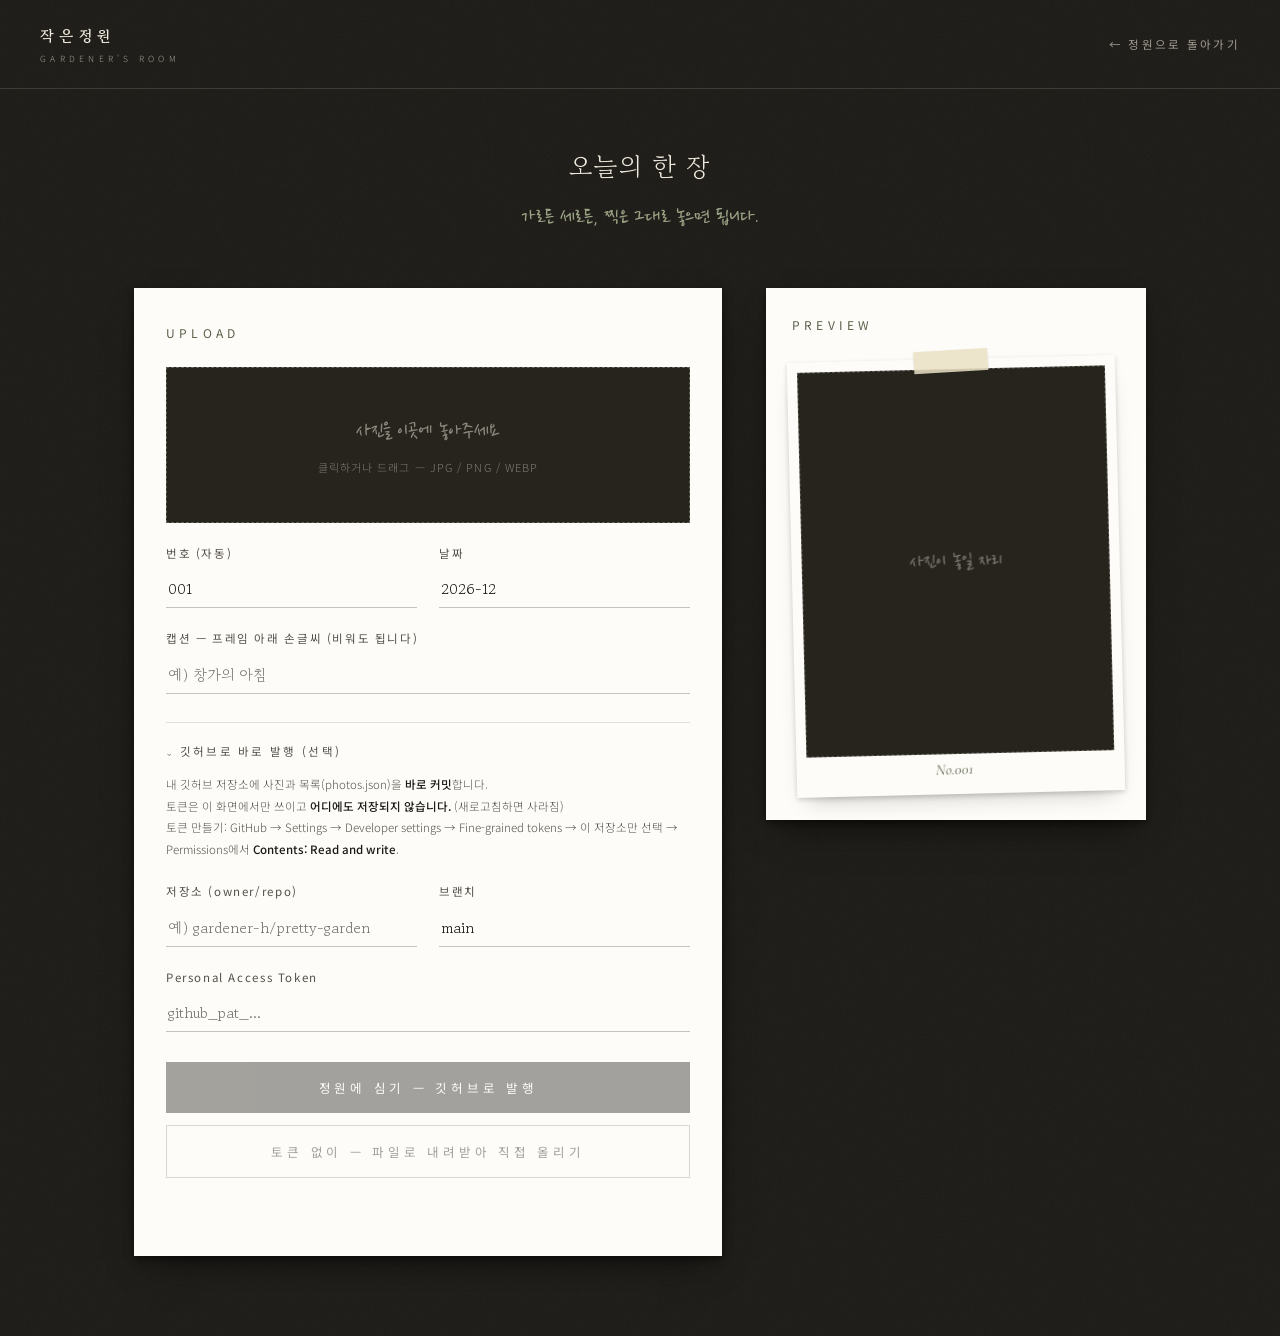
==== admin.html @ e7550888 "Add files via upload" ====
<!DOCTYPE html>
<html lang="ko">
<head>
<meta charset="UTF-8">
<meta name="viewport" content="width=device-width, initial-scale=1.0">
<title>작은정원 — 가드너의 방 (Admin)</title>
<link rel="preconnect" href="https://fonts.googleapis.com">
<link rel="preconnect" href="https://fonts.gstatic.com" crossorigin>
<link href="https://fonts.googleapis.com/css2?family=Gowun+Batang:wght@400;700&family=Nanum+Pen+Script&family=Noto+Sans+KR:wght@300;400;500&family=Cormorant+Garamond:ital@0;1&display=swap" rel="stylesheet">
<style>
  :root{
    --board:#1c1a16;--board-deep:#26241d;--ink:#1c1a16;--ink-soft:#55514a;
    --ivory:#efeadd;--ivory-soft:rgba(239,234,221,.62);
    --moss:#5a614a;--moss-lt:#9aa284;--paper:#fdfcf8;
    --serif:'Gowun Batang',serif;--sans:'Noto Sans KR',sans-serif;--pen:'Nanum Pen Script',cursive;
  }
  *{margin:0;padding:0;box-sizing:border-box;}
  body{
    background:var(--board);color:var(--ivory);
    font-family:var(--serif);line-height:1.8;-webkit-font-smoothing:antialiased;
    background-image:url("data:image/svg+xml,%3Csvg xmlns='http://www.w3.org/2000/svg' width='300' height='300'%3E%3Cfilter id='n'%3E%3CfeTurbulence type='fractalNoise' baseFrequency='0.9' numOctaves='2' stitchTiles='stitch'/%3E%3C/filter%3E%3Crect width='300' height='300' filter='url(%23n)' opacity='0.05'/%3E%3C/svg%3E");
  }
  a{color:inherit;}
  .top{
    display:flex;justify-content:space-between;align-items:center;
    padding:22px 40px;border-bottom:1px solid rgba(239,234,221,.14);
  }
  .logo{font-size:15px;letter-spacing:.35em;font-weight:700;color:var(--ivory);}
  .logo span{display:block;font-family:var(--sans);font-weight:300;font-size:8.5px;letter-spacing:.5em;color:var(--ivory-soft);margin-top:2px;}
  .top a{font-family:var(--sans);font-size:11.5px;letter-spacing:.2em;color:var(--ivory-soft);text-decoration:none;}
  .top a:hover{color:var(--ivory);}

  .head{text-align:center;padding:54px 20px 10px;}
  .head h1{font-size:26px;font-weight:400;letter-spacing:.04em;color:var(--ivory);}
  .head .pen{font-family:var(--pen);font-size:22px;color:var(--moss-lt);margin-top:8px;}

  .grid{
    max-width:1060px;margin:40px auto 80px;padding:0 24px;
    display:grid;grid-template-columns:1fr 380px;gap:44px;align-items:start;
  }
  @media(max-width:900px){.grid{grid-template-columns:1fr;}}

  .card{
    background:var(--paper);padding:34px 32px;color:var(--ink);
    box-shadow:0 3px 8px rgba(0,0,0,.5), 0 18px 34px -14px rgba(0,0,0,.6);
  }
  .card h2{
    font-family:var(--sans);font-weight:400;font-size:12px;letter-spacing:.35em;
    color:var(--moss);margin-bottom:24px;
  }
  label{
    display:block;font-family:var(--sans);font-weight:400;font-size:11.5px;
    letter-spacing:.14em;color:var(--ink-soft);margin:20px 0 7px;
  }
  input[type=text],input[type=password]{
    width:100%;border:none;border-bottom:1px solid rgba(28,26,22,.25);
    background:transparent;padding:8px 2px;font-family:var(--serif);font-size:15px;color:var(--ink);
    outline:none;transition:border-color .3s;
  }
  input:focus{border-color:var(--moss);}
  .drop{
    margin-top:8px;border:1.5px dashed rgba(239,234,221,.3);
    background:var(--board-deep);
    padding:44px 20px;text-align:center;cursor:pointer;
    transition:border-color .3s, background .3s;
  }
  .drop:hover,.drop.over{border-color:var(--moss-lt);background:#2c2a22;}
  .drop .pen{font-family:var(--pen);font-size:22px;color:rgba(239,234,221,.5);}
  .drop .hint{font-family:var(--sans);font-weight:300;font-size:11px;letter-spacing:.1em;color:rgba(239,234,221,.45);margin-top:6px;}
  .drop input{display:none;}

  .row{display:grid;grid-template-columns:1fr 1fr;gap:22px;}

  .btn{
    display:inline-block;width:100%;margin-top:30px;
    font-family:var(--sans);font-weight:400;font-size:12.5px;letter-spacing:.3em;
    background:var(--ink);color:var(--paper);border:none;cursor:pointer;
    padding:16px 0;text-align:center;transition:background .3s;
  }
  .btn:hover{background:var(--moss);}
  .btn.ghost{background:transparent;color:var(--ink);border:1px solid rgba(28,26,22,.4);margin-top:12px;}
  .btn.ghost:hover{border-color:var(--moss);color:var(--moss);background:transparent;}
  .btn:disabled{opacity:.4;cursor:not-allowed;}

  details{margin-top:28px;border-top:1px solid rgba(28,26,22,.12);padding-top:18px;}
  summary{
    font-family:var(--sans);font-size:11.5px;letter-spacing:.2em;color:var(--ink-soft);
    cursor:pointer;list-style:none;
  }
  summary::before{content:'⌄ ';color:var(--moss);}
  .note{
    font-family:var(--sans);font-weight:300;font-size:11.5px;line-height:1.9;
    color:var(--ink-soft);margin-top:12px;
  }
  .note b{font-weight:500;color:var(--ink);}

  .log{
    margin-top:22px;font-family:var(--sans);font-weight:300;font-size:11.5px;
    line-height:2;color:var(--ink-soft);white-space:pre-line;min-height:22px;
  }
  .log.ok{color:var(--moss);}
  .log.err{color:#8a4b3a;}

  /* 미리보기 폴라로이드 */
  .preview-wrap{position:sticky;top:30px;}
  .pol{
    background:var(--paper);padding:10px 10px 40px;position:relative;
    box-shadow:0 2px 5px rgba(28,26,22,.18), 0 12px 22px -12px rgba(28,26,22,.28);
    transform:rotate(-1.4deg);transition:transform .4s;
  }
  .pol:hover{transform:rotate(0);}
  .pol::before{
    content:'';position:absolute;top:-9px;left:50%;width:74px;height:22px;
    transform:translateX(-50%) rotate(-2deg);
    background:rgba(233,224,196,.85);box-shadow:0 1px 2px rgba(28,26,22,.12);z-index:3;
  }
  .pol img{width:100%;height:auto;display:block;}
  .pol .slot{
    aspect-ratio:4/5;border:1.5px dashed rgba(239,234,221,.28);background:var(--board-deep);
    display:flex;align-items:center;justify-content:center;text-align:center;
  }
  .pol .slot span{font-family:var(--pen);font-size:21px;color:rgba(239,234,221,.42);}
  .pol .cap{
    position:absolute;left:0;right:0;bottom:8px;text-align:center;
    font-family:var(--pen);font-size:19px;color:var(--ink-soft);transform:rotate(-.5deg);
  }
  .pol .cap .no{color:var(--moss);margin-right:8px;font-size:15px;font-family:'Cormorant Garamond',serif;font-style:italic;}
</style>
</head>
<body>

<div class="top">
  <div class="logo">작은정원<span>GARDENER'S ROOM</span></div>
  <a href="index.html">← 정원으로 돌아가기</a>
</div>

<div class="head">
  <h1>오늘의 한 장</h1>
  <div class="pen">가로든 세로든, 찍은 그대로 놓으면 됩니다.</div>
</div>

<div class="grid">
  <!-- ===== 왼쪽: 업로드 폼 ===== -->
  <div class="card">
    <h2>UPLOAD</h2>

    <div class="drop" id="drop">
      <div class="pen">사진을 이곳에 놓아주세요</div>
      <div class="hint">클릭하거나 드래그 — JPG / PNG / WEBP</div>
      <input type="file" id="file" accept="image/*">
    </div>

    <div class="row">
      <div>
        <label>번호 (자동)</label>
        <input type="text" id="no" placeholder="001">
      </div>
      <div>
        <label>날짜</label>
        <input type="text" id="date" placeholder="2026-07">
      </div>
    </div>

    <label>캡션 — 프레임 아래 손글씨 (비워도 됩니다)</label>
    <input type="text" id="cap" placeholder="예) 창가의 아침">

    <details open>
      <summary>깃허브로 바로 발행 (선택)</summary>
      <div class="note">
        내 깃허브 저장소에 사진과 목록(photos.json)을 <b>바로 커밋</b>합니다.<br>
        토큰은 이 화면에서만 쓰이고 <b>어디에도 저장되지 않습니다.</b> (새로고침하면 사라짐)<br>
        토큰 만들기: GitHub → Settings → Developer settings → Fine-grained tokens →
        이 저장소만 선택 → Permissions에서 <b>Contents: Read and write</b>.
      </div>
      <div class="row">
        <div>
          <label>저장소 (owner/repo)</label>
          <input type="text" id="repo" placeholder="예) gardener-h/pretty-garden">
        </div>
        <div>
          <label>브랜치</label>
          <input type="text" id="branch" value="main">
        </div>
      </div>
      <label>Personal Access Token</label>
      <input type="password" id="token" placeholder="github_pat_...">
      <button class="btn" id="publish" disabled>정원에 심기 — 깃허브로 발행</button>
    </details>

    <button class="btn ghost" id="download" disabled>토큰 없이 — 파일로 내려받아 직접 올리기</button>
    <div class="log" id="log"></div>
  </div>

  <!-- ===== 오른쪽: 미리보기 ===== -->
  <div class="preview-wrap">
    <div class="card" style="padding:26px;">
      <h2>PREVIEW</h2>
      <figure class="pol" id="prevPol">
        <div class="slot" id="prevSlot"><span>사진이 놓일 자리</span></div>
        <figcaption class="cap"><span class="no" id="prevNo">No.001</span><span id="prevCap">&nbsp;</span></figcaption>
      </figure>
    </div>
  </div>
</div>

<script>
(() => {
  const $ = (id) => document.getElementById(id);
  const drop = $('drop'), fileInput = $('file'), log = $('log');
  let picked = null;        // {file, dataUrl, ext}
  let currentJson = { photos: [] };

  // ---------- 기존 photos.json 불러와 다음 번호 계산 ----------
  fetch('photos.json', { cache: 'no-store' })
    .then((r) => (r.ok ? r.json() : { photos: [] }))
    .catch(() => ({ photos: [] }))
    .then((data) => {
      currentJson = data.photos ? data : { photos: [] };
      const next = String(currentJson.photos.length + 1).padStart(3, '0');
      $('no').value = next;
      $('prevNo').textContent = 'No.' + next;
    });

  const today = new Date();
  $('date').value = today.getFullYear() + '-' + String(today.getMonth() + 1).padStart(2, '0');

  // ---------- 파일 선택 / 드래그 ----------
  drop.addEventListener('click', () => fileInput.click());
  drop.addEventListener('dragover', (e) => { e.preventDefault(); drop.classList.add('over'); });
  drop.addEventListener('dragleave', () => drop.classList.remove('over'));
  drop.addEventListener('drop', (e) => {
    e.preventDefault(); drop.classList.remove('over');
    if (e.dataTransfer.files[0]) handleFile(e.dataTransfer.files[0]);
  });
  fileInput.addEventListener('change', () => { if (fileInput.files[0]) handleFile(fileInput.files[0]); });

  function handleFile(file) {
    if (!file.type.startsWith('image/')) { say('이미지 파일만 놓을 수 있어요.', 'err'); return; }
    const reader = new FileReader();
    reader.onload = () => {
      picked = { file, dataUrl: reader.result, ext: (file.name.split('.').pop() || 'jpg').toLowerCase() };
      const slot = $('prevSlot');
      slot.outerHTML = '<img id="prevSlot" src="' + reader.result + '" alt="preview">';
      $('publish').disabled = false;
      $('download').disabled = false;
      say('사진이 준비되었습니다. 캡션을 쓰고 심어주세요.');
    };
    reader.readAsDataURL(file);
  }

  // ---------- 미리보기 갱신 ----------
  $('cap').addEventListener('input', () => { $('prevCap').textContent = $('cap').value || ' '; });
  $('no').addEventListener('input', () => { $('prevNo').textContent = 'No.' + ($('no').value || '···'); });

  function newEntry() {
    const no = $('no').value.trim() || '001';
    return {
      src: 'photos/no' + no + '.' + picked.ext,
      no,
      cap: $('cap').value.trim(),
      date: $('date').value.trim(),
    };
  }

  function say(msg, cls) { log.textContent = msg; log.className = 'log ' + (cls || ''); }

  // ---------- 방식 A: 깃허브 API로 바로 발행 ----------
  $('publish').addEventListener('click', async () => {
    if (!picked) return;
    const repo = $('repo').value.trim(), branch = $('branch').value.trim() || 'main', token = $('token').value.trim();
    if (!repo.includes('/') || !token) { say('저장소(owner/repo)와 토큰을 확인해주세요.', 'err'); return; }
    const entry = newEntry();
    const api = 'https://api.github.com/repos/' + repo + '/contents/';
    const headers = {
      'Authorization': 'Bearer ' + token,
      'Accept': 'application/vnd.github+json',
      'Content-Type': 'application/json',
    };
    try {
      say('심는 중… (1/2 사진 업로드)');
      // 1) 사진 업로드
      const b64 = picked.dataUrl.split(',')[1];
      let res = await fetch(api + entry.src, {
        method: 'PUT', headers,
        body: JSON.stringify({ message: '🌱 ' + (entry.cap || entry.src), content: b64, branch }),
      });
      if (!res.ok && res.status !== 422) throw new Error('사진 업로드 실패 (' + res.status + ')');

      say('심는 중… (2/2 목록 갱신)');
      // 2) photos.json 갱신 (원격 최신본 기준)
      const getRes = await fetch(api + 'photos.json?ref=' + branch, { headers });
      let sha, remote = { photos: [] };
      if (getRes.ok) {
        const j = await getRes.json();
        sha = j.sha;
        try { remote = JSON.parse(decodeURIComponent(escape(atob(j.content.replace(/\n/g, ''))))); } catch (e) {}
      }
      remote.photos = remote.photos || [];
      remote.photos.push(entry);
      const newContent = btoa(unescape(encodeURIComponent(JSON.stringify(remote, null, 2))));
      res = await fetch(api + 'photos.json', {
        method: 'PUT', headers,
        body: JSON.stringify({ message: '🌱 photos.json — No.' + entry.no, content: newContent, sha, branch }),
      });
      if (!res.ok) throw new Error('photos.json 갱신 실패 (' + res.status + ')');

      say('심었습니다. 잠시 후 정원에 새 폴라로이드가 걸립니다. (Pages 반영까지 1–2분)', 'ok');
      $('publish').disabled = true;
    } catch (err) {
      say('실패: ' + err.message + '\n토큰 권한(Contents: Read and write)과 저장소 이름을 확인해주세요.', 'err');
    }
  });

  // ---------- 방식 B: 파일로 내려받아 직접 커밋 ----------
  $('download').addEventListener('click', () => {
    if (!picked) return;
    const entry = newEntry();
    // 1) 이름 바꾼 사진 내려받기
    const a1 = document.createElement('a');
    a1.href = picked.dataUrl;
    a1.download = 'no' + entry.no + '.' + picked.ext;
    a1.click();
    // 2) 갱신된 photos.json 내려받기
    const updated = { photos: [...(currentJson.photos || []), entry] };
    const blob = new Blob([JSON.stringify(updated, null, 2)], { type: 'application/json' });
    const a2 = document.createElement('a');
    a2.href = URL.createObjectURL(blob);
    a2.download = 'photos.json';
    setTimeout(() => a2.click(), 400);
    say('두 파일을 내려받았습니다.\n① 사진 → 저장소의 photos/ 폴더에 업로드\n② photos.json → 저장소 루트에 덮어쓰기', 'ok');
  });
})();
</script>
</body>
</html>
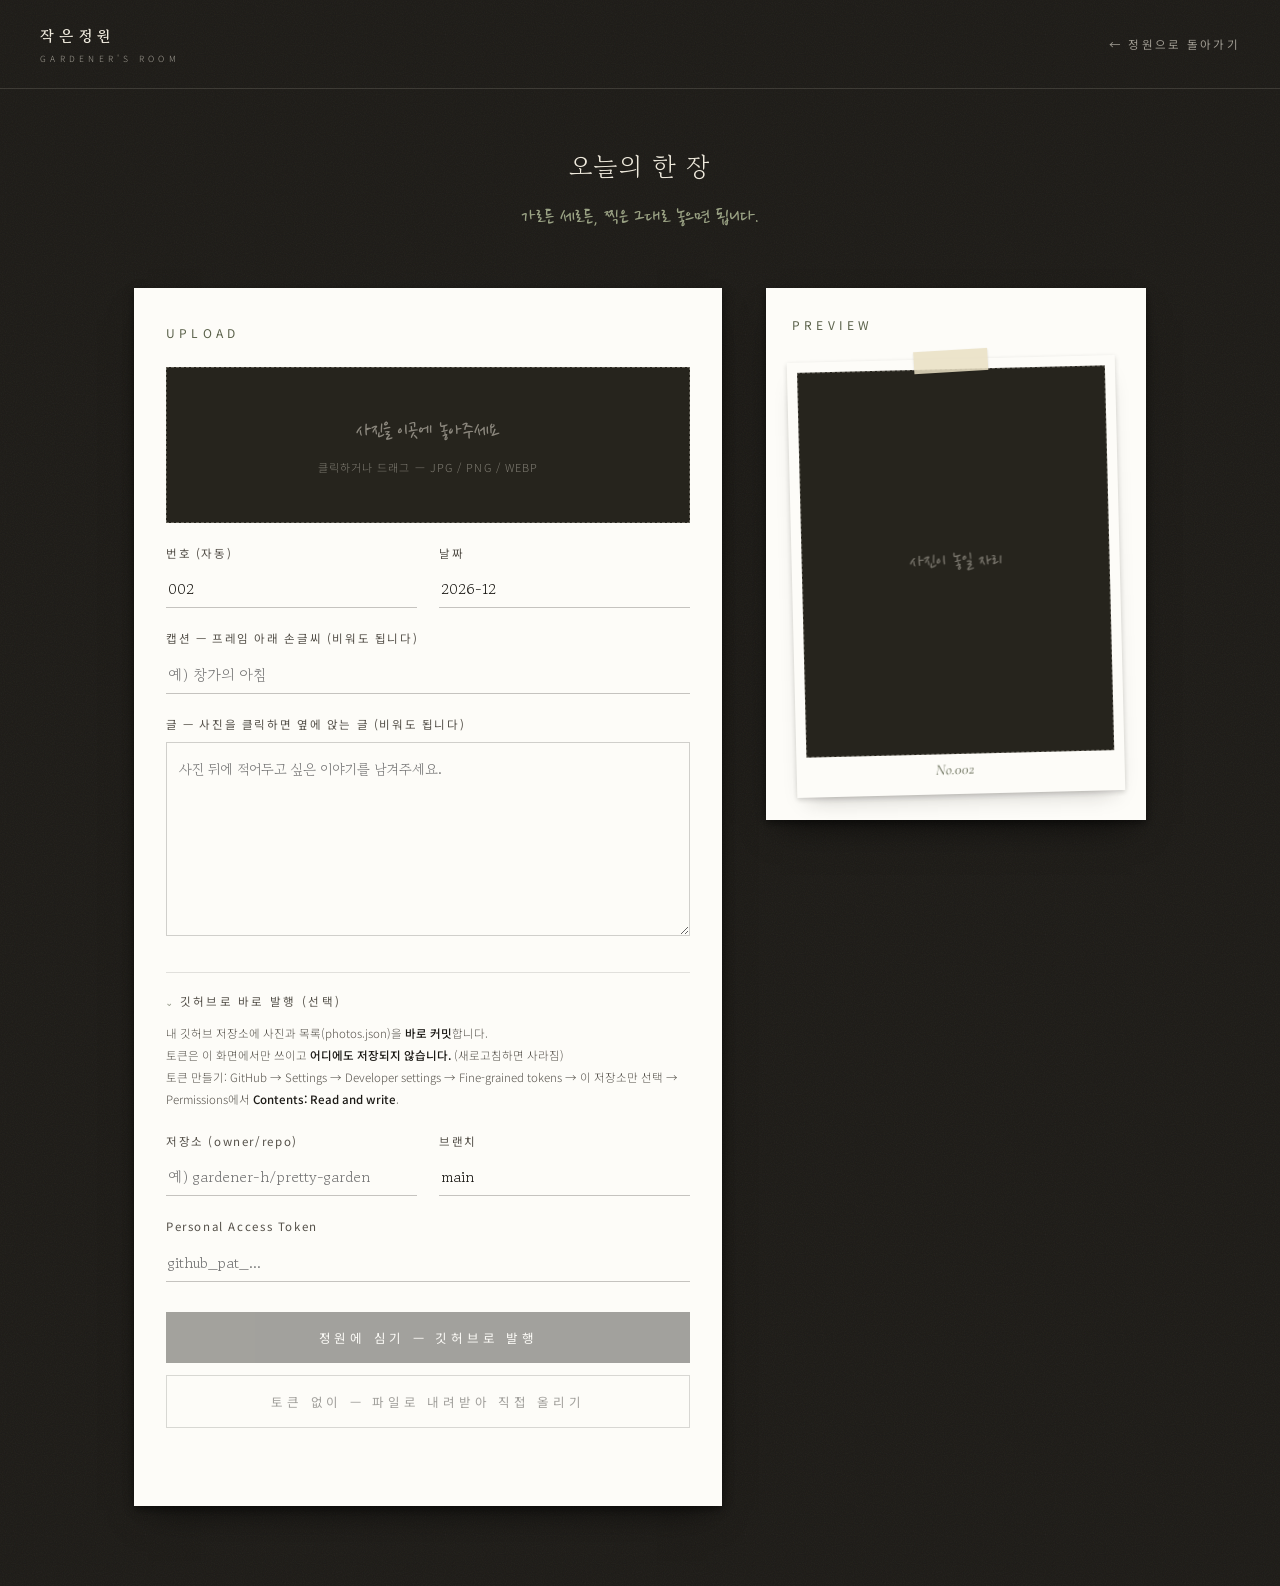
==== commit db799621: "Add files via upload" ====
--- a/admin.html
+++ b/admin.html
@@ -163,6 +163,9 @@
 
     <label>캡션 — 프레임 아래 손글씨 (비워도 됩니다)</label>
     <input type="text" id="cap" placeholder="예) 창가의 아침">
+
+    <label>글 — 사진을 클릭하면 옆에 앉는 글 (비워도 됩니다)</label>
+    <textarea id="text" rows="6" placeholder="사진 뒤에 적어두고 싶은 이야기를 남겨주세요." style="width:100%;border:1px solid rgba(28,26,22,.2);background:transparent;padding:12px;font-family:var(--serif);font-size:14px;line-height:2;color:var(--ink);outline:none;resize:vertical;"></textarea>
 
     <details open>
       <summary>깃허브로 바로 발행 (선택)</summary>
@@ -258,6 +261,7 @@
       src: 'photos/no' + no + '.' + picked.ext,
       no,
       cap: $('cap').value.trim(),
+      text: $('text').value.trim(),
       date: $('date').value.trim(),
     };
   }
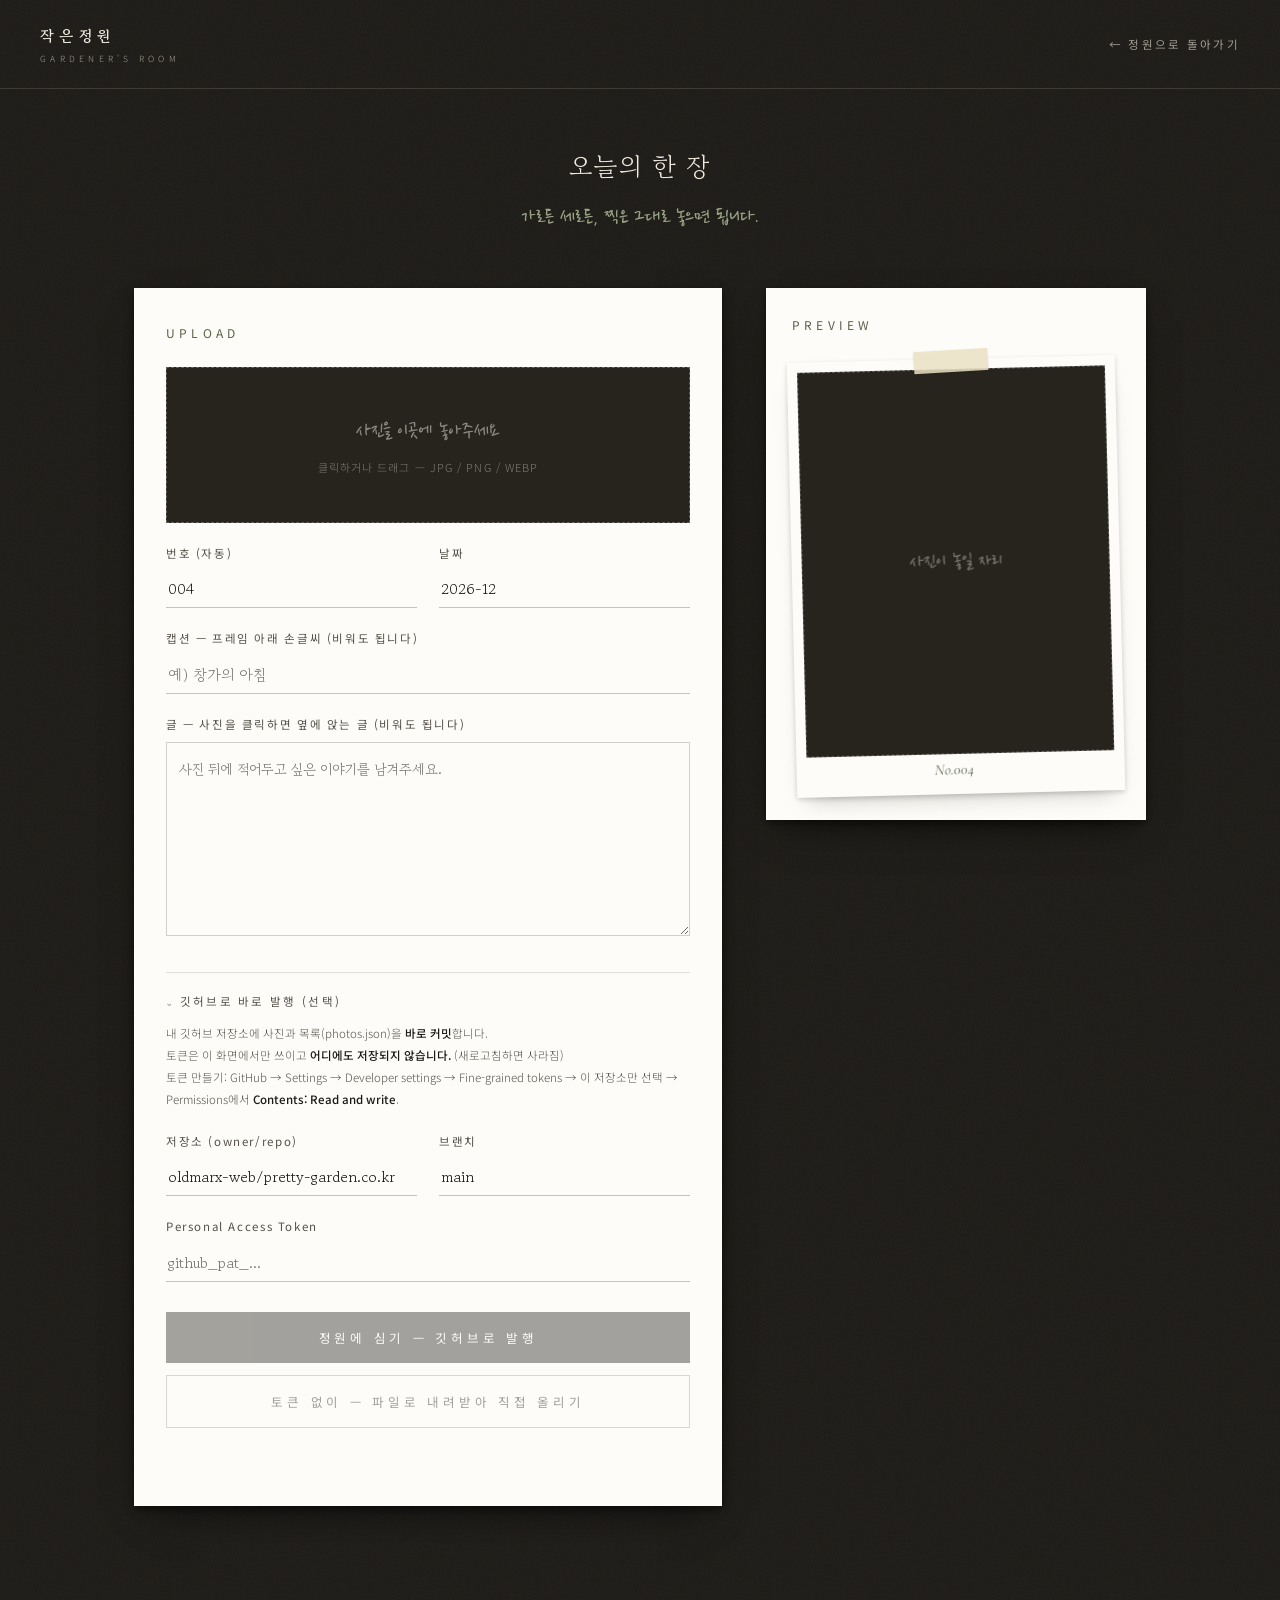
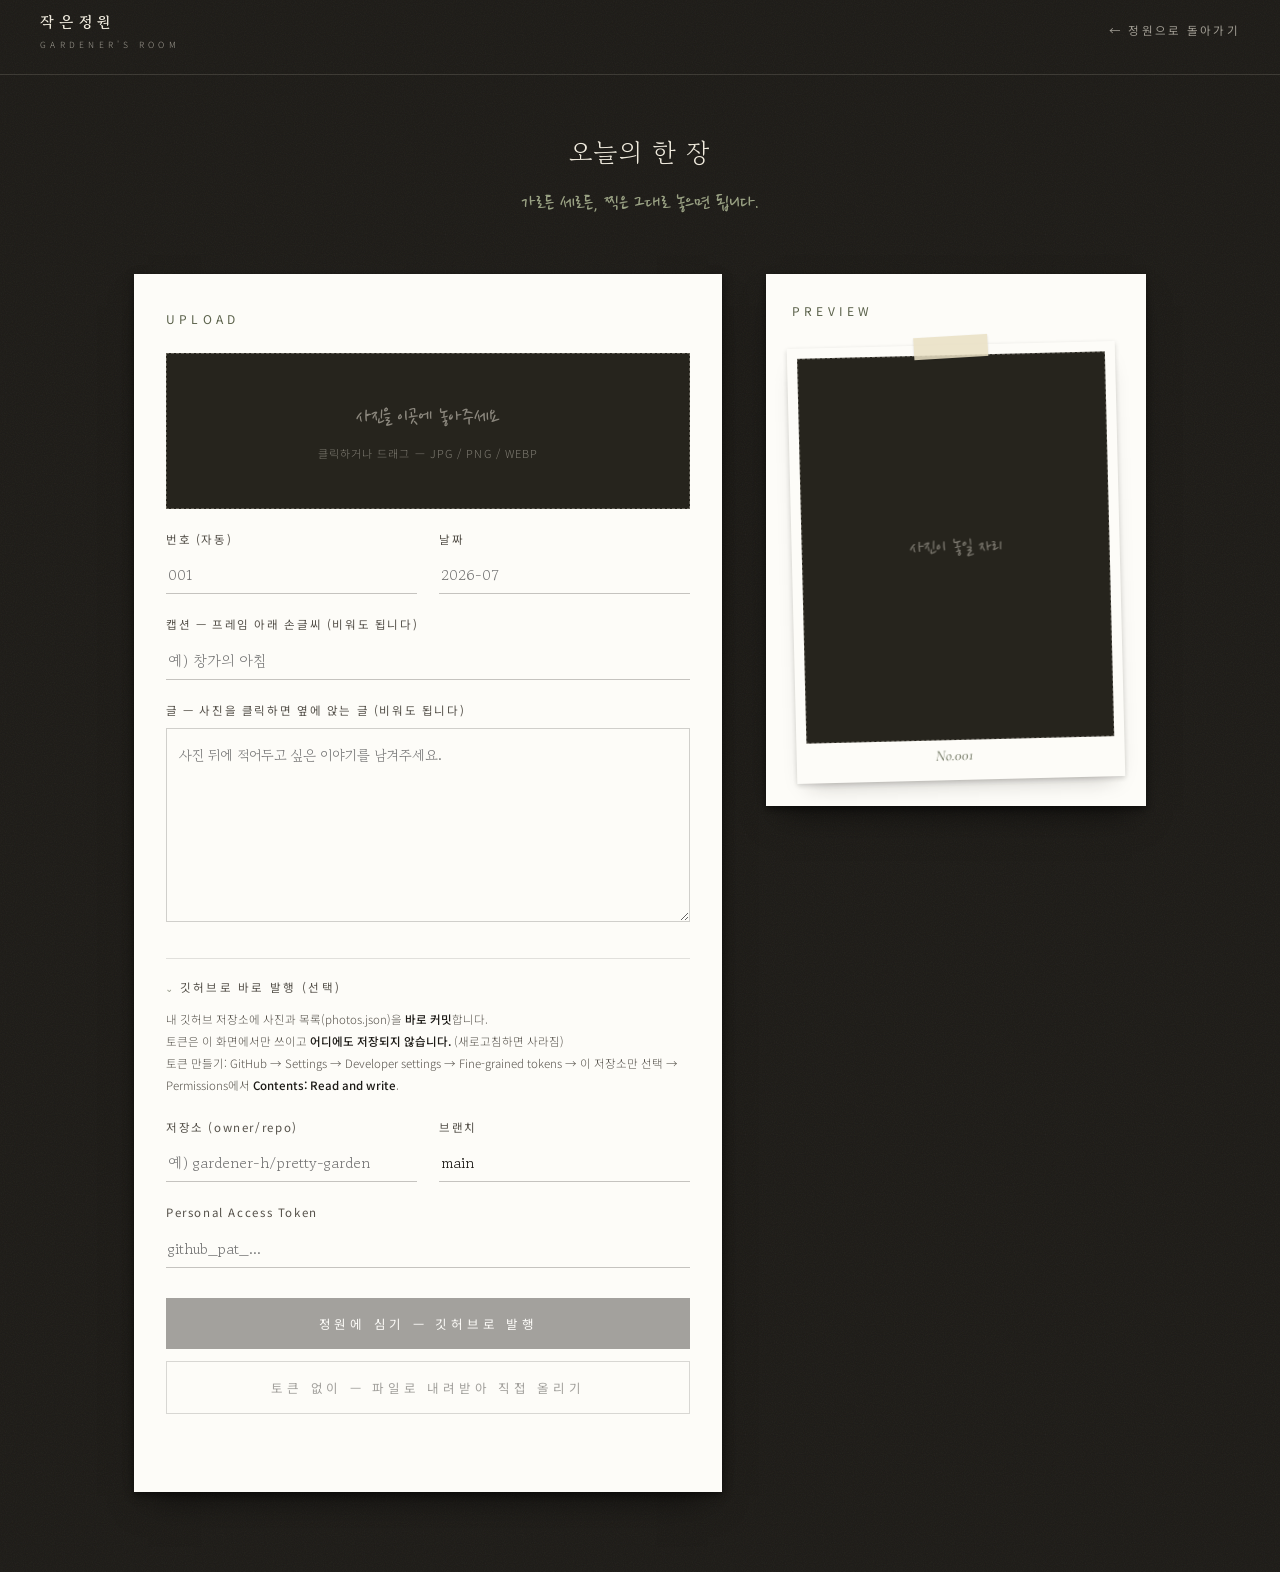
==== commit ec209579: "Update admin.html" ====
--- a/admin.html
+++ b/admin.html
@@ -178,7 +178,7 @@
       <div class="row">
         <div>
           <label>저장소 (owner/repo)</label>
-          <input type="text" id="repo" placeholder="예) gardener-h/pretty-garden">
+          <input type="text" id="repo" value="oldmarx-web/pretty-garden.co.kr">
         </div>
         <div>
           <label>브랜치</label>
@@ -337,3 +337,342 @@
 </script>
 </body>
 </html>
+<!DOCTYPE html>
+<html lang="ko">
+<head>
+<meta charset="UTF-8">
+<meta name="viewport" content="width=device-width, initial-scale=1.0">
+<title>작은정원 — 가드너의 방 (Admin)</title>
+<link rel="preconnect" href="https://fonts.googleapis.com">
+<link rel="preconnect" href="https://fonts.gstatic.com" crossorigin>
+<link href="https://fonts.googleapis.com/css2?family=Gowun+Batang:wght@400;700&family=Nanum+Pen+Script&family=Noto+Sans+KR:wght@300;400;500&family=Cormorant+Garamond:ital@0;1&display=swap" rel="stylesheet">
+<style>
+  :root{
+    --board:#1c1a16;--board-deep:#26241d;--ink:#1c1a16;--ink-soft:#55514a;
+    --ivory:#efeadd;--ivory-soft:rgba(239,234,221,.62);
+    --moss:#5a614a;--moss-lt:#9aa284;--paper:#fdfcf8;
+    --serif:'Gowun Batang',serif;--sans:'Noto Sans KR',sans-serif;--pen:'Nanum Pen Script',cursive;
+  }
+  *{margin:0;padding:0;box-sizing:border-box;}
+  body{
+    background:var(--board);color:var(--ivory);
+    font-family:var(--serif);line-height:1.8;-webkit-font-smoothing:antialiased;
+    background-image:url("data:image/svg+xml,%3Csvg xmlns='http://www.w3.org/2000/svg' width='300' height='300'%3E%3Cfilter id='n'%3E%3CfeTurbulence type='fractalNoise' baseFrequency='0.9' numOctaves='2' stitchTiles='stitch'/%3E%3C/filter%3E%3Crect width='300' height='300' filter='url(%23n)' opacity='0.05'/%3E%3C/svg%3E");
+  }
+  a{color:inherit;}
+  .top{
+    display:flex;justify-content:space-between;align-items:center;
+    padding:22px 40px;border-bottom:1px solid rgba(239,234,221,.14);
+  }
+  .logo{font-size:15px;letter-spacing:.35em;font-weight:700;color:var(--ivory);}
+  .logo span{display:block;font-family:var(--sans);font-weight:300;font-size:8.5px;letter-spacing:.5em;color:var(--ivory-soft);margin-top:2px;}
+  .top a{font-family:var(--sans);font-size:11.5px;letter-spacing:.2em;color:var(--ivory-soft);text-decoration:none;}
+  .top a:hover{color:var(--ivory);}
+
+  .head{text-align:center;padding:54px 20px 10px;}
+  .head h1{font-size:26px;font-weight:400;letter-spacing:.04em;color:var(--ivory);}
+  .head .pen{font-family:var(--pen);font-size:22px;color:var(--moss-lt);margin-top:8px;}
+
+  .grid{
+    max-width:1060px;margin:40px auto 80px;padding:0 24px;
+    display:grid;grid-template-columns:1fr 380px;gap:44px;align-items:start;
+  }
+  @media(max-width:900px){.grid{grid-template-columns:1fr;}}
+
+  .card{
+    background:var(--paper);padding:34px 32px;color:var(--ink);
+    box-shadow:0 3px 8px rgba(0,0,0,.5), 0 18px 34px -14px rgba(0,0,0,.6);
+  }
+  .card h2{
+    font-family:var(--sans);font-weight:400;font-size:12px;letter-spacing:.35em;
+    color:var(--moss);margin-bottom:24px;
+  }
+  label{
+    display:block;font-family:var(--sans);font-weight:400;font-size:11.5px;
+    letter-spacing:.14em;color:var(--ink-soft);margin:20px 0 7px;
+  }
+  input[type=text],input[type=password]{
+    width:100%;border:none;border-bottom:1px solid rgba(28,26,22,.25);
+    background:transparent;padding:8px 2px;font-family:var(--serif);font-size:15px;color:var(--ink);
+    outline:none;transition:border-color .3s;
+  }
+  input:focus{border-color:var(--moss);}
+  .drop{
+    margin-top:8px;border:1.5px dashed rgba(239,234,221,.3);
+    background:var(--board-deep);
+    padding:44px 20px;text-align:center;cursor:pointer;
+    transition:border-color .3s, background .3s;
+  }
+  .drop:hover,.drop.over{border-color:var(--moss-lt);background:#2c2a22;}
+  .drop .pen{font-family:var(--pen);font-size:22px;color:rgba(239,234,221,.5);}
+  .drop .hint{font-family:var(--sans);font-weight:300;font-size:11px;letter-spacing:.1em;color:rgba(239,234,221,.45);margin-top:6px;}
+  .drop input{display:none;}
+
+  .row{display:grid;grid-template-columns:1fr 1fr;gap:22px;}
+
+  .btn{
+    display:inline-block;width:100%;margin-top:30px;
+    font-family:var(--sans);font-weight:400;font-size:12.5px;letter-spacing:.3em;
+    background:var(--ink);color:var(--paper);border:none;cursor:pointer;
+    padding:16px 0;text-align:center;transition:background .3s;
+  }
+  .btn:hover{background:var(--moss);}
+  .btn.ghost{background:transparent;color:var(--ink);border:1px solid rgba(28,26,22,.4);margin-top:12px;}
+  .btn.ghost:hover{border-color:var(--moss);color:var(--moss);background:transparent;}
+  .btn:disabled{opacity:.4;cursor:not-allowed;}
+
+  details{margin-top:28px;border-top:1px solid rgba(28,26,22,.12);padding-top:18px;}
+  summary{
+    font-family:var(--sans);font-size:11.5px;letter-spacing:.2em;color:var(--ink-soft);
+    cursor:pointer;list-style:none;
+  }
+  summary::before{content:'⌄ ';color:var(--moss);}
+  .note{
+    font-family:var(--sans);font-weight:300;font-size:11.5px;line-height:1.9;
+    color:var(--ink-soft);margin-top:12px;
+  }
+  .note b{font-weight:500;color:var(--ink);}
+
+  .log{
+    margin-top:22px;font-family:var(--sans);font-weight:300;font-size:11.5px;
+    line-height:2;color:var(--ink-soft);white-space:pre-line;min-height:22px;
+  }
+  .log.ok{color:var(--moss);}
+  .log.err{color:#8a4b3a;}
+
+  /* 미리보기 폴라로이드 */
+  .preview-wrap{position:sticky;top:30px;}
+  .pol{
+    background:var(--paper);padding:10px 10px 40px;position:relative;
+    box-shadow:0 2px 5px rgba(28,26,22,.18), 0 12px 22px -12px rgba(28,26,22,.28);
+    transform:rotate(-1.4deg);transition:transform .4s;
+  }
+  .pol:hover{transform:rotate(0);}
+  .pol::before{
+    content:'';position:absolute;top:-9px;left:50%;width:74px;height:22px;
+    transform:translateX(-50%) rotate(-2deg);
+    background:rgba(233,224,196,.85);box-shadow:0 1px 2px rgba(28,26,22,.12);z-index:3;
+  }
+  .pol img{width:100%;height:auto;display:block;}
+  .pol .slot{
+    aspect-ratio:4/5;border:1.5px dashed rgba(239,234,221,.28);background:var(--board-deep);
+    display:flex;align-items:center;justify-content:center;text-align:center;
+  }
+  .pol .slot span{font-family:var(--pen);font-size:21px;color:rgba(239,234,221,.42);}
+  .pol .cap{
+    position:absolute;left:0;right:0;bottom:8px;text-align:center;
+    font-family:var(--pen);font-size:19px;color:var(--ink-soft);transform:rotate(-.5deg);
+  }
+  .pol .cap .no{color:var(--moss);margin-right:8px;font-size:15px;font-family:'Cormorant Garamond',serif;font-style:italic;}
+</style>
+</head>
+<body>
+
+<div class="top">
+  <div class="logo">작은정원<span>GARDENER'S ROOM</span></div>
+  <a href="index.html">← 정원으로 돌아가기</a>
+</div>
+
+<div class="head">
+  <h1>오늘의 한 장</h1>
+  <div class="pen">가로든 세로든, 찍은 그대로 놓으면 됩니다.</div>
+</div>
+
+<div class="grid">
+  <!-- ===== 왼쪽: 업로드 폼 ===== -->
+  <div class="card">
+    <h2>UPLOAD</h2>
+
+    <div class="drop" id="drop">
+      <div class="pen">사진을 이곳에 놓아주세요</div>
+      <div class="hint">클릭하거나 드래그 — JPG / PNG / WEBP</div>
+      <input type="file" id="file" accept="image/*">
+    </div>
+
+    <div class="row">
+      <div>
+        <label>번호 (자동)</label>
+        <input type="text" id="no" placeholder="001">
+      </div>
+      <div>
+        <label>날짜</label>
+        <input type="text" id="date" placeholder="2026-07">
+      </div>
+    </div>
+
+    <label>캡션 — 프레임 아래 손글씨 (비워도 됩니다)</label>
+    <input type="text" id="cap" placeholder="예) 창가의 아침">
+
+    <label>글 — 사진을 클릭하면 옆에 앉는 글 (비워도 됩니다)</label>
+    <textarea id="text" rows="6" placeholder="사진 뒤에 적어두고 싶은 이야기를 남겨주세요." style="width:100%;border:1px solid rgba(28,26,22,.2);background:transparent;padding:12px;font-family:var(--serif);font-size:14px;line-height:2;color:var(--ink);outline:none;resize:vertical;"></textarea>
+
+    <details open>
+      <summary>깃허브로 바로 발행 (선택)</summary>
+      <div class="note">
+        내 깃허브 저장소에 사진과 목록(photos.json)을 <b>바로 커밋</b>합니다.<br>
+        토큰은 이 화면에서만 쓰이고 <b>어디에도 저장되지 않습니다.</b> (새로고침하면 사라짐)<br>
+        토큰 만들기: GitHub → Settings → Developer settings → Fine-grained tokens →
+        이 저장소만 선택 → Permissions에서 <b>Contents: Read and write</b>.
+      </div>
+      <div class="row">
+        <div>
+          <label>저장소 (owner/repo)</label>
+          <input type="text" id="repo" placeholder="예) gardener-h/pretty-garden">
+        </div>
+        <div>
+          <label>브랜치</label>
+          <input type="text" id="branch" value="main">
+        </div>
+      </div>
+      <label>Personal Access Token</label>
+      <input type="password" id="token" placeholder="github_pat_...">
+      <button class="btn" id="publish" disabled>정원에 심기 — 깃허브로 발행</button>
+    </details>
+
+    <button class="btn ghost" id="download" disabled>토큰 없이 — 파일로 내려받아 직접 올리기</button>
+    <div class="log" id="log"></div>
+  </div>
+
+  <!-- ===== 오른쪽: 미리보기 ===== -->
+  <div class="preview-wrap">
+    <div class="card" style="padding:26px;">
+      <h2>PREVIEW</h2>
+      <figure class="pol" id="prevPol">
+        <div class="slot" id="prevSlot"><span>사진이 놓일 자리</span></div>
+        <figcaption class="cap"><span class="no" id="prevNo">No.001</span><span id="prevCap">&nbsp;</span></figcaption>
+      </figure>
+    </div>
+  </div>
+</div>
+
+<script>
+(() => {
+  const $ = (id) => document.getElementById(id);
+  const drop = $('drop'), fileInput = $('file'), log = $('log');
+  let picked = null;        // {file, dataUrl, ext}
+  let currentJson = { photos: [] };
+
+  // ---------- 기존 photos.json 불러와 다음 번호 계산 ----------
+  fetch('photos.json', { cache: 'no-store' })
+    .then((r) => (r.ok ? r.json() : { photos: [] }))
+    .catch(() => ({ photos: [] }))
+    .then((data) => {
+      currentJson = data.photos ? data : { photos: [] };
+      const next = String(currentJson.photos.length + 1).padStart(3, '0');
+      $('no').value = next;
+      $('prevNo').textContent = 'No.' + next;
+    });
+
+  const today = new Date();
+  $('date').value = today.getFullYear() + '-' + String(today.getMonth() + 1).padStart(2, '0');
+
+  // ---------- 파일 선택 / 드래그 ----------
+  drop.addEventListener('click', () => fileInput.click());
+  drop.addEventListener('dragover', (e) => { e.preventDefault(); drop.classList.add('over'); });
+  drop.addEventListener('dragleave', () => drop.classList.remove('over'));
+  drop.addEventListener('drop', (e) => {
+    e.preventDefault(); drop.classList.remove('over');
+    if (e.dataTransfer.files[0]) handleFile(e.dataTransfer.files[0]);
+  });
+  fileInput.addEventListener('change', () => { if (fileInput.files[0]) handleFile(fileInput.files[0]); });
+
+  function handleFile(file) {
+    if (!file.type.startsWith('image/')) { say('이미지 파일만 놓을 수 있어요.', 'err'); return; }
+    const reader = new FileReader();
+    reader.onload = () => {
+      picked = { file, dataUrl: reader.result, ext: (file.name.split('.').pop() || 'jpg').toLowerCase() };
+      const slot = $('prevSlot');
+      slot.outerHTML = '<img id="prevSlot" src="' + reader.result + '" alt="preview">';
+      $('publish').disabled = false;
+      $('download').disabled = false;
+      say('사진이 준비되었습니다. 캡션을 쓰고 심어주세요.');
+    };
+    reader.readAsDataURL(file);
+  }
+
+  // ---------- 미리보기 갱신 ----------
+  $('cap').addEventListener('input', () => { $('prevCap').textContent = $('cap').value || ' '; });
+  $('no').addEventListener('input', () => { $('prevNo').textContent = 'No.' + ($('no').value || '···'); });
+
+  function newEntry() {
+    const no = $('no').value.trim() || '001';
+    return {
+      src: 'photos/no' + no + '.' + picked.ext,
+      no,
+      cap: $('cap').value.trim(),
+      text: $('text').value.trim(),
+      date: $('date').value.trim(),
+    };
+  }
+
+  function say(msg, cls) { log.textContent = msg; log.className = 'log ' + (cls || ''); }
+
+  // ---------- 방식 A: 깃허브 API로 바로 발행 ----------
+  $('publish').addEventListener('click', async () => {
+    if (!picked) return;
+    const repo = $('repo').value.trim(), branch = $('branch').value.trim() || 'main', token = $('token').value.trim();
+    if (!repo.includes('/') || !token) { say('저장소(owner/repo)와 토큰을 확인해주세요.', 'err'); return; }
+    const entry = newEntry();
+    const api = 'https://api.github.com/repos/' + repo + '/contents/';
+    const headers = {
+      'Authorization': 'Bearer ' + token,
+      'Accept': 'application/vnd.github+json',
+      'Content-Type': 'application/json',
+    };
+    try {
+      say('심는 중… (1/2 사진 업로드)');
+      // 1) 사진 업로드
+      const b64 = picked.dataUrl.split(',')[1];
+      let res = await fetch(api + entry.src, {
+        method: 'PUT', headers,
+        body: JSON.stringify({ message: '🌱 ' + (entry.cap || entry.src), content: b64, branch }),
+      });
+      if (!res.ok && res.status !== 422) throw new Error('사진 업로드 실패 (' + res.status + ')');
+
+      say('심는 중… (2/2 목록 갱신)');
+      // 2) photos.json 갱신 (원격 최신본 기준)
+      const getRes = await fetch(api + 'photos.json?ref=' + branch, { headers });
+      let sha, remote = { photos: [] };
+      if (getRes.ok) {
+        const j = await getRes.json();
+        sha = j.sha;
+        try { remote = JSON.parse(decodeURIComponent(escape(atob(j.content.replace(/\n/g, ''))))); } catch (e) {}
+      }
+      remote.photos = remote.photos || [];
+      remote.photos.push(entry);
+      const newContent = btoa(unescape(encodeURIComponent(JSON.stringify(remote, null, 2))));
+      res = await fetch(api + 'photos.json', {
+        method: 'PUT', headers,
+        body: JSON.stringify({ message: '🌱 photos.json — No.' + entry.no, content: newContent, sha, branch }),
+      });
+      if (!res.ok) throw new Error('photos.json 갱신 실패 (' + res.status + ')');
+
+      say('심었습니다. 잠시 후 정원에 새 폴라로이드가 걸립니다. (Pages 반영까지 1–2분)', 'ok');
+      $('publish').disabled = true;
+    } catch (err) {
+      say('실패: ' + err.message + '\n토큰 권한(Contents: Read and write)과 저장소 이름을 확인해주세요.', 'err');
+    }
+  });
+
+  // ---------- 방식 B: 파일로 내려받아 직접 커밋 ----------
+  $('download').addEventListener('click', () => {
+    if (!picked) return;
+    const entry = newEntry();
+    // 1) 이름 바꾼 사진 내려받기
+    const a1 = document.createElement('a');
+    a1.href = picked.dataUrl;
+    a1.download = 'no' + entry.no + '.' + picked.ext;
+    a1.click();
+    // 2) 갱신된 photos.json 내려받기
+    const updated = { photos: [...(currentJson.photos || []), entry] };
+    const blob = new Blob([JSON.stringify(updated, null, 2)], { type: 'application/json' });
+    const a2 = document.createElement('a');
+    a2.href = URL.createObjectURL(blob);
+    a2.download = 'photos.json';
+    setTimeout(() => a2.click(), 400);
+    say('두 파일을 내려받았습니다.\n① 사진 → 저장소의 photos/ 폴더에 업로드\n② photos.json → 저장소 루트에 덮어쓰기', 'ok');
+  });
+})();
+</script>
+</body>
+</html>
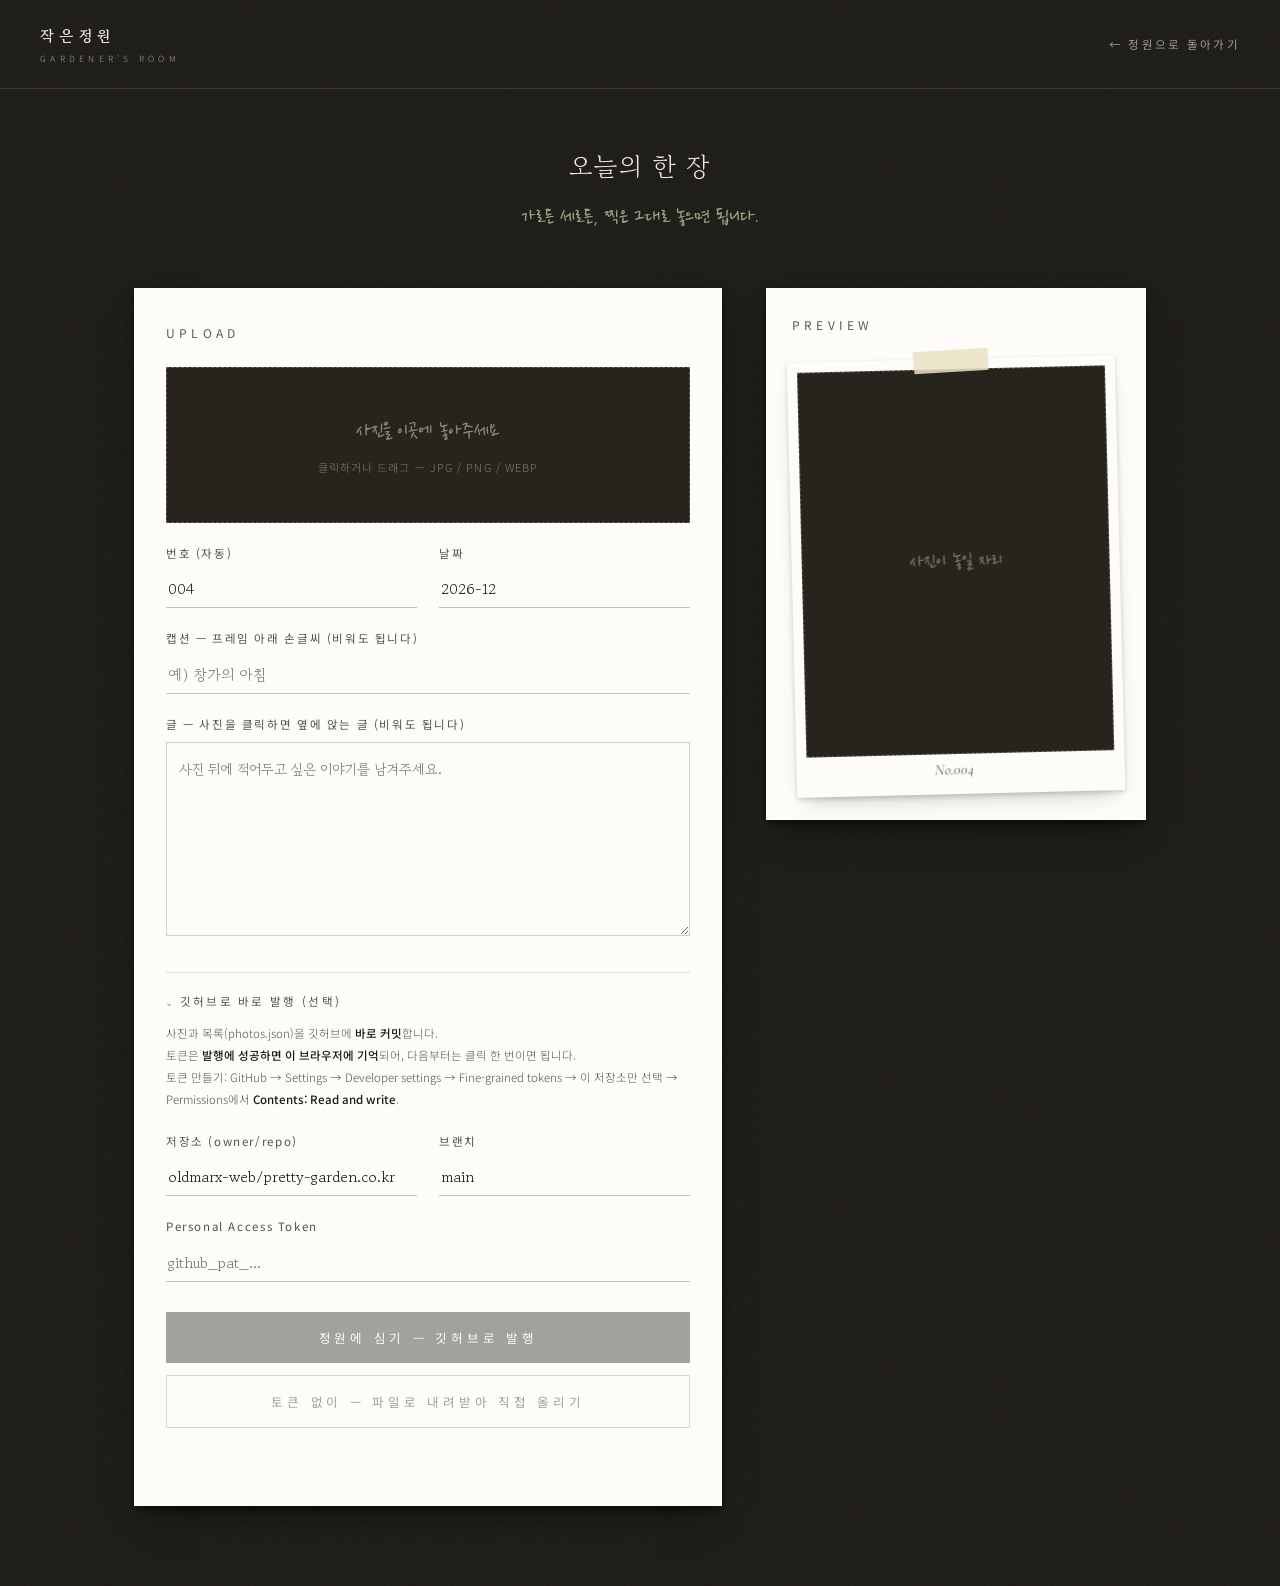
==== commit badc56f3: "Refine GitHub commit instructions and token storage Updated the text for GitHub commit instructions " ====
--- a/admin.html
+++ b/admin.html
@@ -170,8 +170,8 @@
     <details open>
       <summary>깃허브로 바로 발행 (선택)</summary>
       <div class="note">
-        내 깃허브 저장소에 사진과 목록(photos.json)을 <b>바로 커밋</b>합니다.<br>
-        토큰은 이 화면에서만 쓰이고 <b>어디에도 저장되지 않습니다.</b> (새로고침하면 사라짐)<br>
+        사진과 목록(photos.json)을 깃허브에 <b>바로 커밋</b>합니다.<br>
+        토큰은 <b>발행에 성공하면 이 브라우저에 기억</b>되어, 다음부터는 클릭 한 번이면 됩니다.<br>
         토큰 만들기: GitHub → Settings → Developer settings → Fine-grained tokens →
         이 저장소만 선택 → Permissions에서 <b>Contents: Read and write</b>.
       </div>
@@ -213,6 +213,15 @@
   let picked = null;        // {file, dataUrl, ext}
   let currentJson = { photos: [] };
 
+  // ---------- 기억해둔 토큰 복원 (발행 성공 시 자동 저장) ----------
+  try {
+    const savedTok = localStorage.getItem('pg_token');
+    if (savedTok) {
+      $('token').value = savedTok;
+      $('log').textContent = '토큰이 기억되어 있습니다. 사진을 놓고 심기만 누르면 발행됩니다.';
+    }
+  } catch (e) {}
+
   // ---------- 기존 photos.json 불러와 다음 번호 계산 ----------
   fetch('photos.json', { cache: 'no-store' })
     .then((r) => (r.ok ? r.json() : { photos: [] }))
@@ -252,7 +261,7 @@
   }
 
   // ---------- 미리보기 갱신 ----------
-  $('cap').addEventListener('input', () => { $('prevCap').textContent = $('cap').value || ' '; });
+  $('cap').addEventListener('input', () => { $('prevCap').textContent = $('cap').value || ' '; });
   $('no').addEventListener('input', () => { $('prevNo').textContent = 'No.' + ($('no').value || '···'); });
 
   function newEntry() {
@@ -308,7 +317,8 @@
       });
       if (!res.ok) throw new Error('photos.json 갱신 실패 (' + res.status + ')');
 
-      say('심었습니다. 잠시 후 정원에 새 폴라로이드가 걸립니다. (Pages 반영까지 1–2분)', 'ok');
+      try { localStorage.setItem('pg_token', token); } catch (e) {}
+      say('심었습니다. 잠시 후 정원에 새 폴라로이드가 걸립니다. (반영까지 1–2분)', 'ok');
       $('publish').disabled = true;
     } catch (err) {
       say('실패: ' + err.message + '\n토큰 권한(Contents: Read and write)과 저장소 이름을 확인해주세요.', 'err');
@@ -337,342 +347,3 @@
 </script>
 </body>
 </html>
-<!DOCTYPE html>
-<html lang="ko">
-<head>
-<meta charset="UTF-8">
-<meta name="viewport" content="width=device-width, initial-scale=1.0">
-<title>작은정원 — 가드너의 방 (Admin)</title>
-<link rel="preconnect" href="https://fonts.googleapis.com">
-<link rel="preconnect" href="https://fonts.gstatic.com" crossorigin>
-<link href="https://fonts.googleapis.com/css2?family=Gowun+Batang:wght@400;700&family=Nanum+Pen+Script&family=Noto+Sans+KR:wght@300;400;500&family=Cormorant+Garamond:ital@0;1&display=swap" rel="stylesheet">
-<style>
-  :root{
-    --board:#1c1a16;--board-deep:#26241d;--ink:#1c1a16;--ink-soft:#55514a;
-    --ivory:#efeadd;--ivory-soft:rgba(239,234,221,.62);
-    --moss:#5a614a;--moss-lt:#9aa284;--paper:#fdfcf8;
-    --serif:'Gowun Batang',serif;--sans:'Noto Sans KR',sans-serif;--pen:'Nanum Pen Script',cursive;
-  }
-  *{margin:0;padding:0;box-sizing:border-box;}
-  body{
-    background:var(--board);color:var(--ivory);
-    font-family:var(--serif);line-height:1.8;-webkit-font-smoothing:antialiased;
-    background-image:url("data:image/svg+xml,%3Csvg xmlns='http://www.w3.org/2000/svg' width='300' height='300'%3E%3Cfilter id='n'%3E%3CfeTurbulence type='fractalNoise' baseFrequency='0.9' numOctaves='2' stitchTiles='stitch'/%3E%3C/filter%3E%3Crect width='300' height='300' filter='url(%23n)' opacity='0.05'/%3E%3C/svg%3E");
-  }
-  a{color:inherit;}
-  .top{
-    display:flex;justify-content:space-between;align-items:center;
-    padding:22px 40px;border-bottom:1px solid rgba(239,234,221,.14);
-  }
-  .logo{font-size:15px;letter-spacing:.35em;font-weight:700;color:var(--ivory);}
-  .logo span{display:block;font-family:var(--sans);font-weight:300;font-size:8.5px;letter-spacing:.5em;color:var(--ivory-soft);margin-top:2px;}
-  .top a{font-family:var(--sans);font-size:11.5px;letter-spacing:.2em;color:var(--ivory-soft);text-decoration:none;}
-  .top a:hover{color:var(--ivory);}
-
-  .head{text-align:center;padding:54px 20px 10px;}
-  .head h1{font-size:26px;font-weight:400;letter-spacing:.04em;color:var(--ivory);}
-  .head .pen{font-family:var(--pen);font-size:22px;color:var(--moss-lt);margin-top:8px;}
-
-  .grid{
-    max-width:1060px;margin:40px auto 80px;padding:0 24px;
-    display:grid;grid-template-columns:1fr 380px;gap:44px;align-items:start;
-  }
-  @media(max-width:900px){.grid{grid-template-columns:1fr;}}
-
-  .card{
-    background:var(--paper);padding:34px 32px;color:var(--ink);
-    box-shadow:0 3px 8px rgba(0,0,0,.5), 0 18px 34px -14px rgba(0,0,0,.6);
-  }
-  .card h2{
-    font-family:var(--sans);font-weight:400;font-size:12px;letter-spacing:.35em;
-    color:var(--moss);margin-bottom:24px;
-  }
-  label{
-    display:block;font-family:var(--sans);font-weight:400;font-size:11.5px;
-    letter-spacing:.14em;color:var(--ink-soft);margin:20px 0 7px;
-  }
-  input[type=text],input[type=password]{
-    width:100%;border:none;border-bottom:1px solid rgba(28,26,22,.25);
-    background:transparent;padding:8px 2px;font-family:var(--serif);font-size:15px;color:var(--ink);
-    outline:none;transition:border-color .3s;
-  }
-  input:focus{border-color:var(--moss);}
-  .drop{
-    margin-top:8px;border:1.5px dashed rgba(239,234,221,.3);
-    background:var(--board-deep);
-    padding:44px 20px;text-align:center;cursor:pointer;
-    transition:border-color .3s, background .3s;
-  }
-  .drop:hover,.drop.over{border-color:var(--moss-lt);background:#2c2a22;}
-  .drop .pen{font-family:var(--pen);font-size:22px;color:rgba(239,234,221,.5);}
-  .drop .hint{font-family:var(--sans);font-weight:300;font-size:11px;letter-spacing:.1em;color:rgba(239,234,221,.45);margin-top:6px;}
-  .drop input{display:none;}
-
-  .row{display:grid;grid-template-columns:1fr 1fr;gap:22px;}
-
-  .btn{
-    display:inline-block;width:100%;margin-top:30px;
-    font-family:var(--sans);font-weight:400;font-size:12.5px;letter-spacing:.3em;
-    background:var(--ink);color:var(--paper);border:none;cursor:pointer;
-    padding:16px 0;text-align:center;transition:background .3s;
-  }
-  .btn:hover{background:var(--moss);}
-  .btn.ghost{background:transparent;color:var(--ink);border:1px solid rgba(28,26,22,.4);margin-top:12px;}
-  .btn.ghost:hover{border-color:var(--moss);color:var(--moss);background:transparent;}
-  .btn:disabled{opacity:.4;cursor:not-allowed;}
-
-  details{margin-top:28px;border-top:1px solid rgba(28,26,22,.12);padding-top:18px;}
-  summary{
-    font-family:var(--sans);font-size:11.5px;letter-spacing:.2em;color:var(--ink-soft);
-    cursor:pointer;list-style:none;
-  }
-  summary::before{content:'⌄ ';color:var(--moss);}
-  .note{
-    font-family:var(--sans);font-weight:300;font-size:11.5px;line-height:1.9;
-    color:var(--ink-soft);margin-top:12px;
-  }
-  .note b{font-weight:500;color:var(--ink);}
-
-  .log{
-    margin-top:22px;font-family:var(--sans);font-weight:300;font-size:11.5px;
-    line-height:2;color:var(--ink-soft);white-space:pre-line;min-height:22px;
-  }
-  .log.ok{color:var(--moss);}
-  .log.err{color:#8a4b3a;}
-
-  /* 미리보기 폴라로이드 */
-  .preview-wrap{position:sticky;top:30px;}
-  .pol{
-    background:var(--paper);padding:10px 10px 40px;position:relative;
-    box-shadow:0 2px 5px rgba(28,26,22,.18), 0 12px 22px -12px rgba(28,26,22,.28);
-    transform:rotate(-1.4deg);transition:transform .4s;
-  }
-  .pol:hover{transform:rotate(0);}
-  .pol::before{
-    content:'';position:absolute;top:-9px;left:50%;width:74px;height:22px;
-    transform:translateX(-50%) rotate(-2deg);
-    background:rgba(233,224,196,.85);box-shadow:0 1px 2px rgba(28,26,22,.12);z-index:3;
-  }
-  .pol img{width:100%;height:auto;display:block;}
-  .pol .slot{
-    aspect-ratio:4/5;border:1.5px dashed rgba(239,234,221,.28);background:var(--board-deep);
-    display:flex;align-items:center;justify-content:center;text-align:center;
-  }
-  .pol .slot span{font-family:var(--pen);font-size:21px;color:rgba(239,234,221,.42);}
-  .pol .cap{
-    position:absolute;left:0;right:0;bottom:8px;text-align:center;
-    font-family:var(--pen);font-size:19px;color:var(--ink-soft);transform:rotate(-.5deg);
-  }
-  .pol .cap .no{color:var(--moss);margin-right:8px;font-size:15px;font-family:'Cormorant Garamond',serif;font-style:italic;}
-</style>
-</head>
-<body>
-
-<div class="top">
-  <div class="logo">작은정원<span>GARDENER'S ROOM</span></div>
-  <a href="index.html">← 정원으로 돌아가기</a>
-</div>
-
-<div class="head">
-  <h1>오늘의 한 장</h1>
-  <div class="pen">가로든 세로든, 찍은 그대로 놓으면 됩니다.</div>
-</div>
-
-<div class="grid">
-  <!-- ===== 왼쪽: 업로드 폼 ===== -->
-  <div class="card">
-    <h2>UPLOAD</h2>
-
-    <div class="drop" id="drop">
-      <div class="pen">사진을 이곳에 놓아주세요</div>
-      <div class="hint">클릭하거나 드래그 — JPG / PNG / WEBP</div>
-      <input type="file" id="file" accept="image/*">
-    </div>
-
-    <div class="row">
-      <div>
-        <label>번호 (자동)</label>
-        <input type="text" id="no" placeholder="001">
-      </div>
-      <div>
-        <label>날짜</label>
-        <input type="text" id="date" placeholder="2026-07">
-      </div>
-    </div>
-
-    <label>캡션 — 프레임 아래 손글씨 (비워도 됩니다)</label>
-    <input type="text" id="cap" placeholder="예) 창가의 아침">
-
-    <label>글 — 사진을 클릭하면 옆에 앉는 글 (비워도 됩니다)</label>
-    <textarea id="text" rows="6" placeholder="사진 뒤에 적어두고 싶은 이야기를 남겨주세요." style="width:100%;border:1px solid rgba(28,26,22,.2);background:transparent;padding:12px;font-family:var(--serif);font-size:14px;line-height:2;color:var(--ink);outline:none;resize:vertical;"></textarea>
-
-    <details open>
-      <summary>깃허브로 바로 발행 (선택)</summary>
-      <div class="note">
-        내 깃허브 저장소에 사진과 목록(photos.json)을 <b>바로 커밋</b>합니다.<br>
-        토큰은 이 화면에서만 쓰이고 <b>어디에도 저장되지 않습니다.</b> (새로고침하면 사라짐)<br>
-        토큰 만들기: GitHub → Settings → Developer settings → Fine-grained tokens →
-        이 저장소만 선택 → Permissions에서 <b>Contents: Read and write</b>.
-      </div>
-      <div class="row">
-        <div>
-          <label>저장소 (owner/repo)</label>
-          <input type="text" id="repo" placeholder="예) gardener-h/pretty-garden">
-        </div>
-        <div>
-          <label>브랜치</label>
-          <input type="text" id="branch" value="main">
-        </div>
-      </div>
-      <label>Personal Access Token</label>
-      <input type="password" id="token" placeholder="github_pat_...">
-      <button class="btn" id="publish" disabled>정원에 심기 — 깃허브로 발행</button>
-    </details>
-
-    <button class="btn ghost" id="download" disabled>토큰 없이 — 파일로 내려받아 직접 올리기</button>
-    <div class="log" id="log"></div>
-  </div>
-
-  <!-- ===== 오른쪽: 미리보기 ===== -->
-  <div class="preview-wrap">
-    <div class="card" style="padding:26px;">
-      <h2>PREVIEW</h2>
-      <figure class="pol" id="prevPol">
-        <div class="slot" id="prevSlot"><span>사진이 놓일 자리</span></div>
-        <figcaption class="cap"><span class="no" id="prevNo">No.001</span><span id="prevCap">&nbsp;</span></figcaption>
-      </figure>
-    </div>
-  </div>
-</div>
-
-<script>
-(() => {
-  const $ = (id) => document.getElementById(id);
-  const drop = $('drop'), fileInput = $('file'), log = $('log');
-  let picked = null;        // {file, dataUrl, ext}
-  let currentJson = { photos: [] };
-
-  // ---------- 기존 photos.json 불러와 다음 번호 계산 ----------
-  fetch('photos.json', { cache: 'no-store' })
-    .then((r) => (r.ok ? r.json() : { photos: [] }))
-    .catch(() => ({ photos: [] }))
-    .then((data) => {
-      currentJson = data.photos ? data : { photos: [] };
-      const next = String(currentJson.photos.length + 1).padStart(3, '0');
-      $('no').value = next;
-      $('prevNo').textContent = 'No.' + next;
-    });
-
-  const today = new Date();
-  $('date').value = today.getFullYear() + '-' + String(today.getMonth() + 1).padStart(2, '0');
-
-  // ---------- 파일 선택 / 드래그 ----------
-  drop.addEventListener('click', () => fileInput.click());
-  drop.addEventListener('dragover', (e) => { e.preventDefault(); drop.classList.add('over'); });
-  drop.addEventListener('dragleave', () => drop.classList.remove('over'));
-  drop.addEventListener('drop', (e) => {
-    e.preventDefault(); drop.classList.remove('over');
-    if (e.dataTransfer.files[0]) handleFile(e.dataTransfer.files[0]);
-  });
-  fileInput.addEventListener('change', () => { if (fileInput.files[0]) handleFile(fileInput.files[0]); });
-
-  function handleFile(file) {
-    if (!file.type.startsWith('image/')) { say('이미지 파일만 놓을 수 있어요.', 'err'); return; }
-    const reader = new FileReader();
-    reader.onload = () => {
-      picked = { file, dataUrl: reader.result, ext: (file.name.split('.').pop() || 'jpg').toLowerCase() };
-      const slot = $('prevSlot');
-      slot.outerHTML = '<img id="prevSlot" src="' + reader.result + '" alt="preview">';
-      $('publish').disabled = false;
-      $('download').disabled = false;
-      say('사진이 준비되었습니다. 캡션을 쓰고 심어주세요.');
-    };
-    reader.readAsDataURL(file);
-  }
-
-  // ---------- 미리보기 갱신 ----------
-  $('cap').addEventListener('input', () => { $('prevCap').textContent = $('cap').value || ' '; });
-  $('no').addEventListener('input', () => { $('prevNo').textContent = 'No.' + ($('no').value || '···'); });
-
-  function newEntry() {
-    const no = $('no').value.trim() || '001';
-    return {
-      src: 'photos/no' + no + '.' + picked.ext,
-      no,
-      cap: $('cap').value.trim(),
-      text: $('text').value.trim(),
-      date: $('date').value.trim(),
-    };
-  }
-
-  function say(msg, cls) { log.textContent = msg; log.className = 'log ' + (cls || ''); }
-
-  // ---------- 방식 A: 깃허브 API로 바로 발행 ----------
-  $('publish').addEventListener('click', async () => {
-    if (!picked) return;
-    const repo = $('repo').value.trim(), branch = $('branch').value.trim() || 'main', token = $('token').value.trim();
-    if (!repo.includes('/') || !token) { say('저장소(owner/repo)와 토큰을 확인해주세요.', 'err'); return; }
-    const entry = newEntry();
-    const api = 'https://api.github.com/repos/' + repo + '/contents/';
-    const headers = {
-      'Authorization': 'Bearer ' + token,
-      'Accept': 'application/vnd.github+json',
-      'Content-Type': 'application/json',
-    };
-    try {
-      say('심는 중… (1/2 사진 업로드)');
-      // 1) 사진 업로드
-      const b64 = picked.dataUrl.split(',')[1];
-      let res = await fetch(api + entry.src, {
-        method: 'PUT', headers,
-        body: JSON.stringify({ message: '🌱 ' + (entry.cap || entry.src), content: b64, branch }),
-      });
-      if (!res.ok && res.status !== 422) throw new Error('사진 업로드 실패 (' + res.status + ')');
-
-      say('심는 중… (2/2 목록 갱신)');
-      // 2) photos.json 갱신 (원격 최신본 기준)
-      const getRes = await fetch(api + 'photos.json?ref=' + branch, { headers });
-      let sha, remote = { photos: [] };
-      if (getRes.ok) {
-        const j = await getRes.json();
-        sha = j.sha;
-        try { remote = JSON.parse(decodeURIComponent(escape(atob(j.content.replace(/\n/g, ''))))); } catch (e) {}
-      }
-      remote.photos = remote.photos || [];
-      remote.photos.push(entry);
-      const newContent = btoa(unescape(encodeURIComponent(JSON.stringify(remote, null, 2))));
-      res = await fetch(api + 'photos.json', {
-        method: 'PUT', headers,
-        body: JSON.stringify({ message: '🌱 photos.json — No.' + entry.no, content: newContent, sha, branch }),
-      });
-      if (!res.ok) throw new Error('photos.json 갱신 실패 (' + res.status + ')');
-
-      say('심었습니다. 잠시 후 정원에 새 폴라로이드가 걸립니다. (Pages 반영까지 1–2분)', 'ok');
-      $('publish').disabled = true;
-    } catch (err) {
-      say('실패: ' + err.message + '\n토큰 권한(Contents: Read and write)과 저장소 이름을 확인해주세요.', 'err');
-    }
-  });
-
-  // ---------- 방식 B: 파일로 내려받아 직접 커밋 ----------
-  $('download').addEventListener('click', () => {
-    if (!picked) return;
-    const entry = newEntry();
-    // 1) 이름 바꾼 사진 내려받기
-    const a1 = document.createElement('a');
-    a1.href = picked.dataUrl;
-    a1.download = 'no' + entry.no + '.' + picked.ext;
-    a1.click();
-    // 2) 갱신된 photos.json 내려받기
-    const updated = { photos: [...(currentJson.photos || []), entry] };
-    const blob = new Blob([JSON.stringify(updated, null, 2)], { type: 'application/json' });
-    const a2 = document.createElement('a');
-    a2.href = URL.createObjectURL(blob);
-    a2.download = 'photos.json';
-    setTimeout(() => a2.click(), 400);
-    say('두 파일을 내려받았습니다.\n① 사진 → 저장소의 photos/ 폴더에 업로드\n② photos.json → 저장소 루트에 덮어쓰기', 'ok');
-  });
-})();
-</script>
-</body>
-</html>
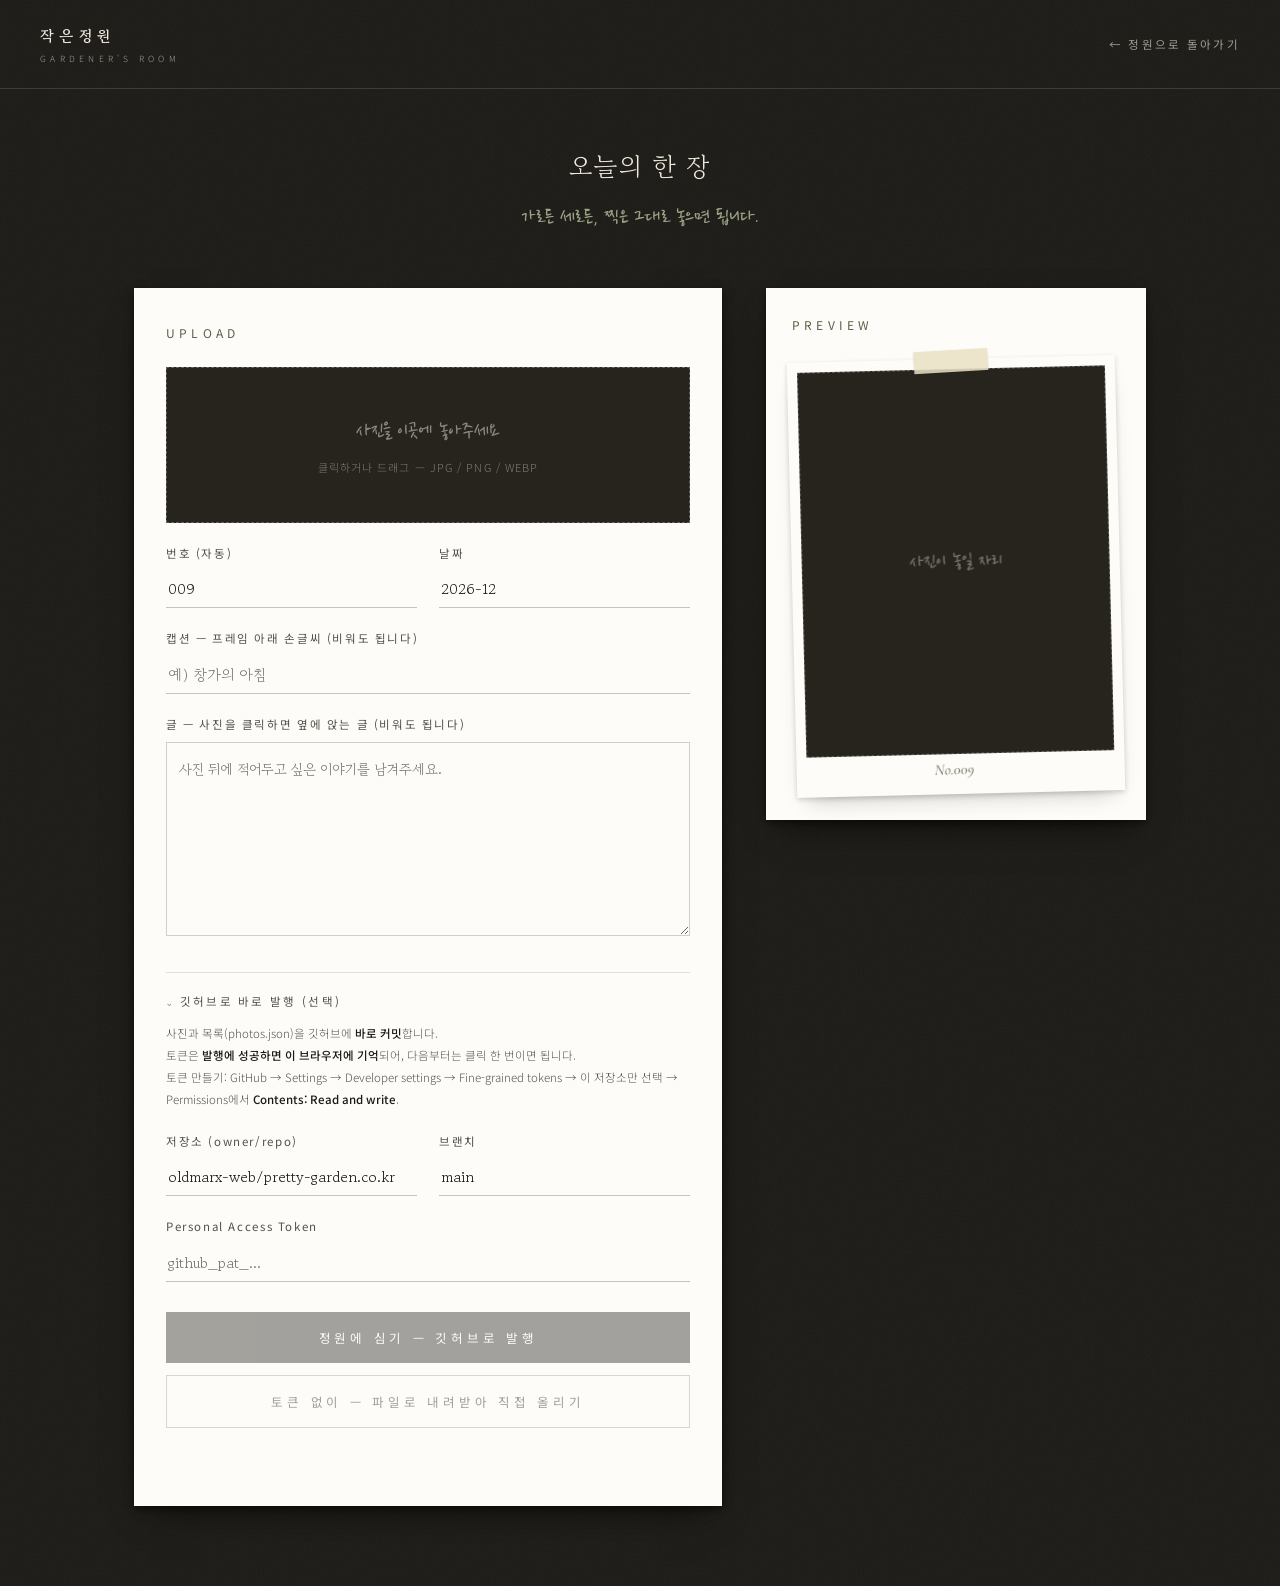
==== commit fd11506e: "Reset input fields and update previous image display Clear input fields and update previous image sl" ====
--- a/admin.html
+++ b/admin.html
@@ -320,6 +320,18 @@
       try { localStorage.setItem('pg_token', token); } catch (e) {}
       say('심었습니다. 잠시 후 정원에 새 폴라로이드가 걸립니다. (반영까지 1–2분)', 'ok');
       $('publish').disabled = true;
+      // 다음 사진을 위해 입력칸 비우기
+      picked = null;
+      $('cap').value = ''; $('text').value = '';
+      $('prevCap').textContent = ' ';
+      const prevImg = $('prevSlot');
+      if (prevImg && prevImg.tagName === 'IMG') {
+        prevImg.outerHTML = '<div class="slot" id="prevSlot"><span>사진이 놓일 자리</span></div>';
+      }
+      currentJson = remote;
+      const nextNo = String(remote.photos.length + 1).padStart(3, '0');
+      $('no').value = nextNo;
+      $('prevNo').textContent = 'No.' + nextNo;
     } catch (err) {
       say('실패: ' + err.message + '\n토큰 권한(Contents: Read and write)과 저장소 이름을 확인해주세요.', 'err');
     }
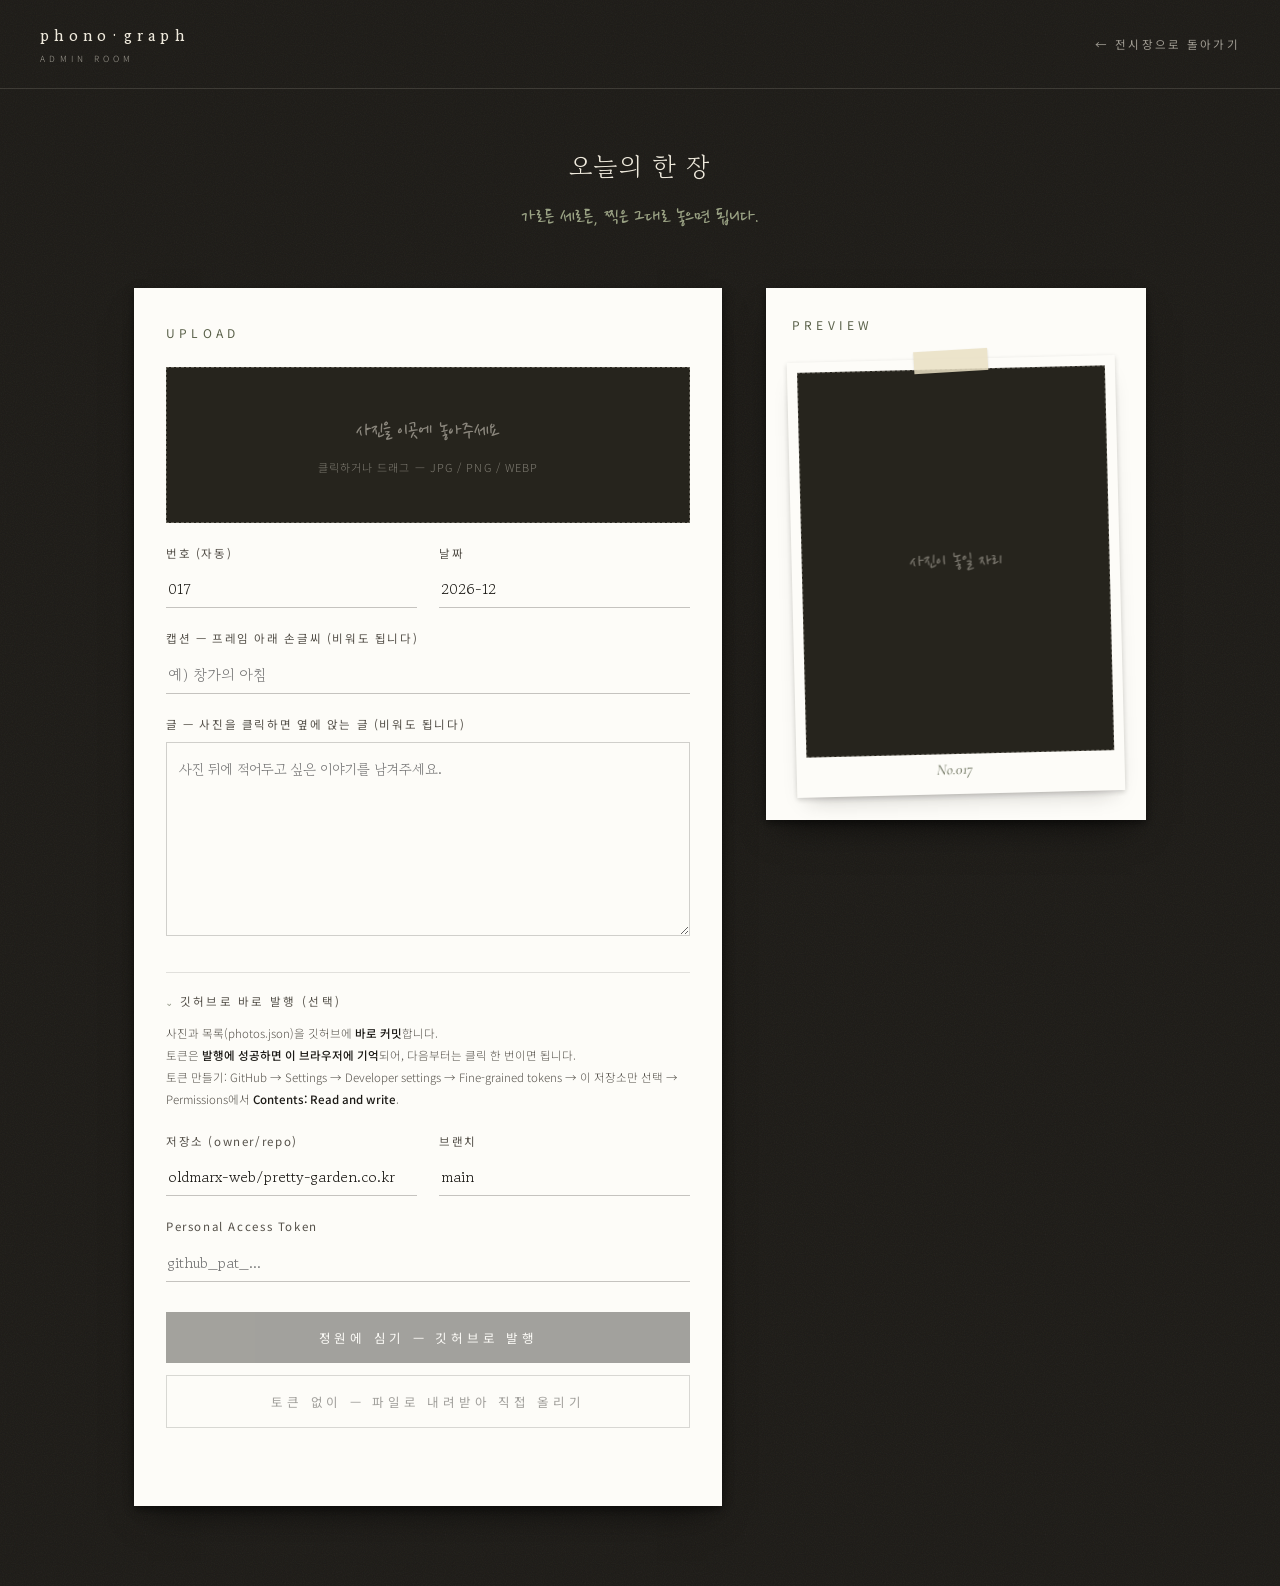
==== commit 3cc27791: "Add files via upload" ====
--- a/admin.html
+++ b/admin.html
@@ -3,7 +3,7 @@
 <head>
 <meta charset="UTF-8">
 <meta name="viewport" content="width=device-width, initial-scale=1.0">
-<title>작은정원 — 가드너의 방 (Admin)</title>
+<title>phono·graph — 관리자의 방 (Admin)</title>
 <link rel="preconnect" href="https://fonts.googleapis.com">
 <link rel="preconnect" href="https://fonts.gstatic.com" crossorigin>
 <link href="https://fonts.googleapis.com/css2?family=Gowun+Batang:wght@400;700&family=Nanum+Pen+Script&family=Noto+Sans+KR:wght@300;400;500&family=Cormorant+Garamond:ital@0;1&display=swap" rel="stylesheet">
@@ -130,8 +130,8 @@
 <body>
 
 <div class="top">
-  <div class="logo">작은정원<span>GARDENER'S ROOM</span></div>
-  <a href="index.html">← 정원으로 돌아가기</a>
+  <div class="logo">phono·graph<span>ADMIN ROOM</span></div>
+  <a href="index.html">← 전시장으로 돌아가기</a>
 </div>
 
 <div class="head">
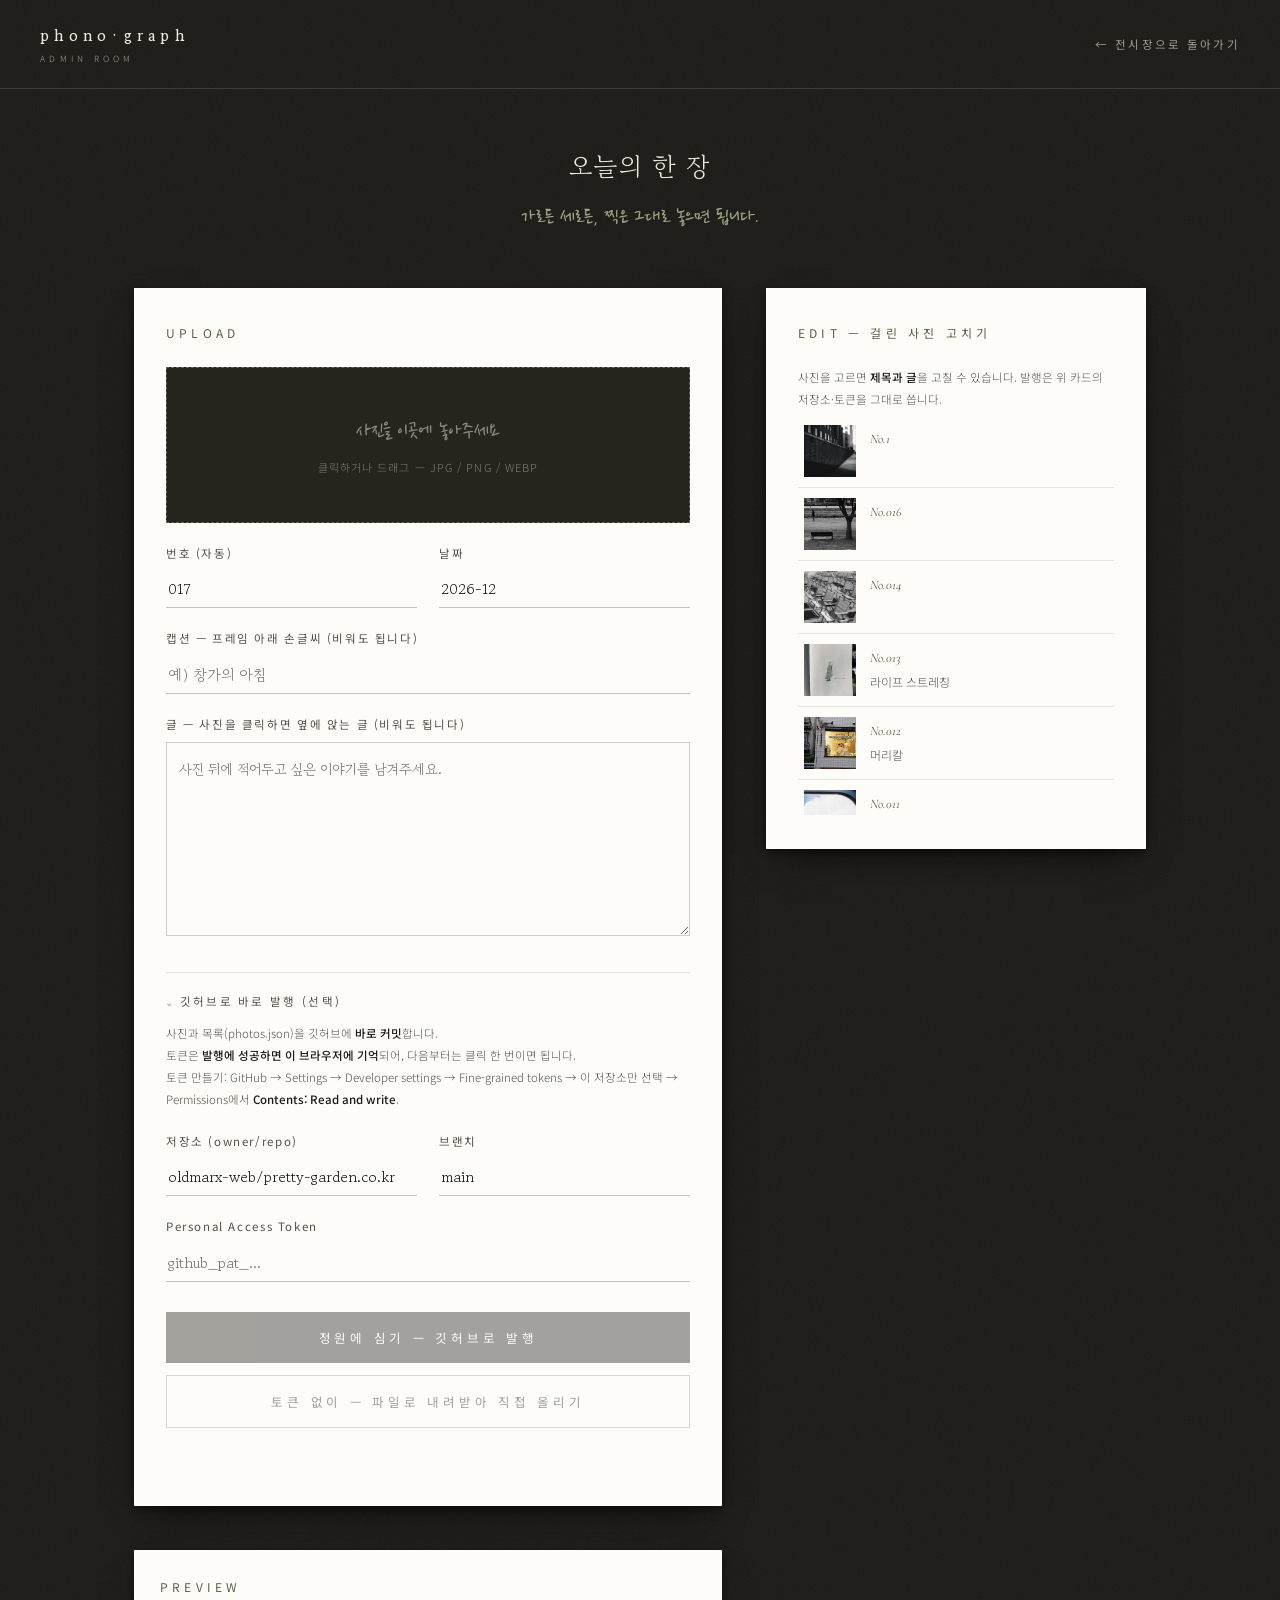
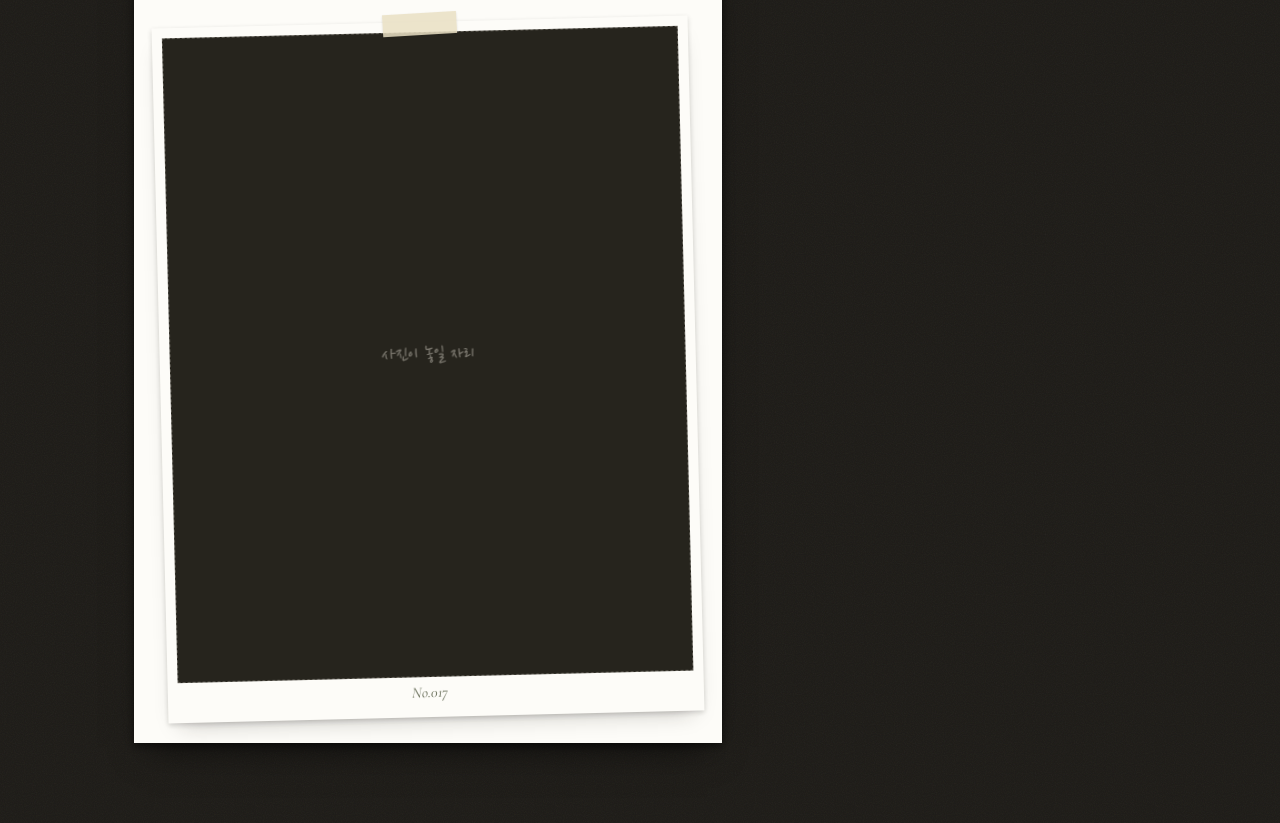
==== commit 4a6daeee: "Add files via upload" ====
--- a/admin.html
+++ b/admin.html
@@ -125,6 +125,23 @@
     font-family:var(--pen);font-size:19px;color:var(--ink-soft);transform:rotate(-.5deg);
   }
   .pol .cap .no{color:var(--moss);margin-right:8px;font-size:15px;font-family:'Cormorant Garamond',serif;font-style:italic;}
+
+  /* ===== EDIT — 걸린 사진 목록 ===== */
+  .list{margin-top:4px;max-height:400px;overflow-y:auto;}
+  .item{
+    display:flex;align-items:center;gap:14px;padding:10px 6px;
+    border-bottom:1px solid rgba(28,26,22,.1);cursor:pointer;transition:background .2s;
+  }
+  .item:hover{background:rgba(154,162,132,.12);}
+  .item.sel{background:rgba(154,162,132,.22);}
+  .item img{width:52px;height:52px;object-fit:cover;display:block;flex:0 0 52px;}
+  .item .in{min-width:0;}
+  .item .in .n{font-family:'Cormorant Garamond',serif;font-style:italic;font-size:13px;color:var(--moss);}
+  .item .in .c{
+    font-family:var(--sans);font-weight:300;font-size:12px;color:var(--ink-soft);
+    white-space:nowrap;overflow:hidden;text-overflow:ellipsis;
+  }
+  #editForm{display:none;margin-top:20px;border-top:1px dashed rgba(28,26,22,.25);padding-top:8px;}
 </style>
 </head>
 <body>
@@ -194,6 +211,39 @@
     <div class="log" id="log"></div>
   </div>
 
+  <!-- ===== 왼쪽 아래: 걸린 사진 고치기 ===== -->
+  <div class="card">
+    <h2>EDIT — 걸린 사진 고치기</h2>
+    <div class="note" style="margin-top:0;">
+      사진을 고르면 <b>제목과 글</b>을 고칠 수 있습니다.
+      발행은 위 카드의 저장소·토큰을 그대로 씁니다.
+    </div>
+    <div class="list" id="editList"></div>
+
+    <div id="editForm">
+      <div class="row">
+        <div>
+          <label>번호</label>
+          <input type="text" id="eNo">
+        </div>
+        <div>
+          <label>날짜</label>
+          <input type="text" id="eDate">
+        </div>
+      </div>
+
+      <label>제목 (캡션)</label>
+      <input type="text" id="eCap" placeholder="비워도 됩니다">
+
+      <label>글</label>
+      <textarea id="eText" rows="7" placeholder="사진 뒤에 적어두고 싶은 이야기" style="width:100%;border:1px solid rgba(28,26,22,.2);background:transparent;padding:12px;font-family:var(--serif);font-size:14px;line-height:2;color:var(--ink);outline:none;resize:vertical;"></textarea>
+
+      <button class="btn" id="editPublish">고쳐 심기 — 깃허브로 발행</button>
+      <button class="btn ghost" id="editDownload">토큰 없이 — photos.json 내려받기</button>
+      <div class="log" id="editLog"></div>
+    </div>
+  </div>
+
   <!-- ===== 오른쪽: 미리보기 ===== -->
   <div class="preview-wrap">
     <div class="card" style="padding:26px;">
@@ -231,6 +281,7 @@
       const next = String(currentJson.photos.length + 1).padStart(3, '0');
       $('no').value = next;
       $('prevNo').textContent = 'No.' + next;
+      renderEditList();
     });
 
   const today = new Date();
@@ -329,12 +380,126 @@
         prevImg.outerHTML = '<div class="slot" id="prevSlot"><span>사진이 놓일 자리</span></div>';
       }
       currentJson = remote;
+      renderEditList();
       const nextNo = String(remote.photos.length + 1).padStart(3, '0');
       $('no').value = nextNo;
       $('prevNo').textContent = 'No.' + nextNo;
     } catch (err) {
       say('실패: ' + err.message + '\n토큰 권한(Contents: Read and write)과 저장소 이름을 확인해주세요.', 'err');
     }
+  });
+
+  // ==================================================
+  //  EDIT — 걸린 사진의 제목/글 고치기
+  // ==================================================
+  let editIdx = -1;   // currentJson.photos 배열 기준 인덱스
+
+  const esc2 = (s) => String(s ?? '').replace(/[&<>"']/g, (c) => ({
+    '&': '&amp;', '<': '&lt;', '>': '&gt;', '"': '&quot;', "'": '&#39;',
+  }[c]));
+
+  function renderEditList() {
+    const list = $('editList');
+    if (!list) return;
+    const photos = currentJson.photos || [];
+    if (!photos.length) {
+      list.innerHTML = '<div class="note">아직 걸린 사진이 없습니다.</div>';
+      return;
+    }
+    // 최신(배열의 끝)이 위로
+    list.innerHTML = photos.map((p, i) => ({ p, i })).reverse().map(({ p, i }) => `
+      <div class="item${i === editIdx ? ' sel' : ''}" data-idx="${i}">
+        <img src="${esc2(p.src)}" alt="" loading="lazy">
+        <div class="in">
+          <div class="n">No.${esc2(p.no)}</div>
+          <div class="c">${esc2(p.cap || (p.text ? p.text.split('\n')[0] : '')) || '&nbsp;'}</div>
+        </div>
+      </div>`).join('');
+    list.querySelectorAll('.item').forEach((el) => {
+      el.addEventListener('click', () => selectEdit(Number(el.dataset.idx)));
+    });
+  }
+
+  function selectEdit(i) {
+    const p = (currentJson.photos || [])[i];
+    if (!p) return;
+    editIdx = i;
+    $('eNo').value = p.no || '';
+    $('eDate').value = p.date || '';
+    $('eCap').value = p.cap || '';
+    $('eText').value = p.text || '';
+    $('editForm').style.display = 'block';
+    sayEdit('No.' + p.no + ' — 고칠 내용을 적고 심어주세요.');
+    renderEditList();
+  }
+
+  function sayEdit(msg, cls) {
+    const el = $('editLog');
+    el.textContent = msg; el.className = 'log ' + (cls || '');
+  }
+
+  function editedEntry() {
+    const p = currentJson.photos[editIdx];
+    return Object.assign({}, p, {
+      no: $('eNo').value.trim() || p.no,
+      date: $('eDate').value.trim(),
+      cap: $('eCap').value.trim(),
+      text: $('eText').value.trim(),
+    });
+  }
+
+  // ---- 고쳐 심기: 깃허브 API로 photos.json만 갱신 ----
+  $('editPublish').addEventListener('click', async () => {
+    if (editIdx < 0) return;
+    const repo = $('repo').value.trim(), branch = $('branch').value.trim() || 'main', token = $('token').value.trim();
+    if (!repo.includes('/') || !token) { sayEdit('위 카드의 저장소(owner/repo)와 토큰을 확인해주세요.', 'err'); return; }
+    const target = currentJson.photos[editIdx];
+    const entry = editedEntry();
+    const api = 'https://api.github.com/repos/' + repo + '/contents/';
+    const headers = {
+      'Authorization': 'Bearer ' + token,
+      'Accept': 'application/vnd.github+json',
+      'Content-Type': 'application/json',
+    };
+    try {
+      sayEdit('고치는 중…');
+      const getRes = await fetch(api + 'photos.json?ref=' + branch, { headers });
+      if (!getRes.ok) throw new Error('photos.json을 읽지 못했습니다 (' + getRes.status + ')');
+      const j = await getRes.json();
+      const remote = JSON.parse(decodeURIComponent(escape(atob(j.content.replace(/\n/g, '')))));
+      remote.photos = remote.photos || [];
+      // src로 같은 사진을 찾고, 없으면 같은 자리로
+      let ri = remote.photos.findIndex((p) => p.src === target.src);
+      if (ri < 0) ri = editIdx;
+      if (!remote.photos[ri]) throw new Error('원격 목록에서 사진을 찾지 못했습니다.');
+      remote.photos[ri] = Object.assign({}, remote.photos[ri], {
+        no: entry.no, date: entry.date, cap: entry.cap, text: entry.text,
+      });
+      const newContent = btoa(unescape(encodeURIComponent(JSON.stringify(remote, null, 2))));
+      const putRes = await fetch(api + 'photos.json', {
+        method: 'PUT', headers,
+        body: JSON.stringify({ message: '✏ photos.json — No.' + entry.no + ' 고침', content: newContent, sha: j.sha, branch }),
+      });
+      if (!putRes.ok) throw new Error('photos.json 갱신 실패 (' + putRes.status + ')');
+      try { localStorage.setItem('pg_token', token); } catch (e) {}
+      currentJson = remote;
+      renderEditList();
+      sayEdit('고쳤습니다. 반영까지 1–2분 걸립니다.', 'ok');
+    } catch (err) {
+      sayEdit('실패: ' + err.message, 'err');
+    }
+  });
+
+  // ---- 토큰 없이: 고친 photos.json 내려받기 ----
+  $('editDownload').addEventListener('click', () => {
+    if (editIdx < 0) return;
+    const updated = { photos: (currentJson.photos || []).map((p, i) => (i === editIdx ? editedEntry() : p)) };
+    const blob = new Blob([JSON.stringify(updated, null, 2)], { type: 'application/json' });
+    const a = document.createElement('a');
+    a.href = URL.createObjectURL(blob);
+    a.download = 'photos.json';
+    a.click();
+    sayEdit('photos.json을 내려받았습니다. 저장소 루트에 덮어쓰면 반영됩니다.', 'ok');
   });
 
   // ---------- 방식 B: 파일로 내려받아 직접 커밋 ----------
